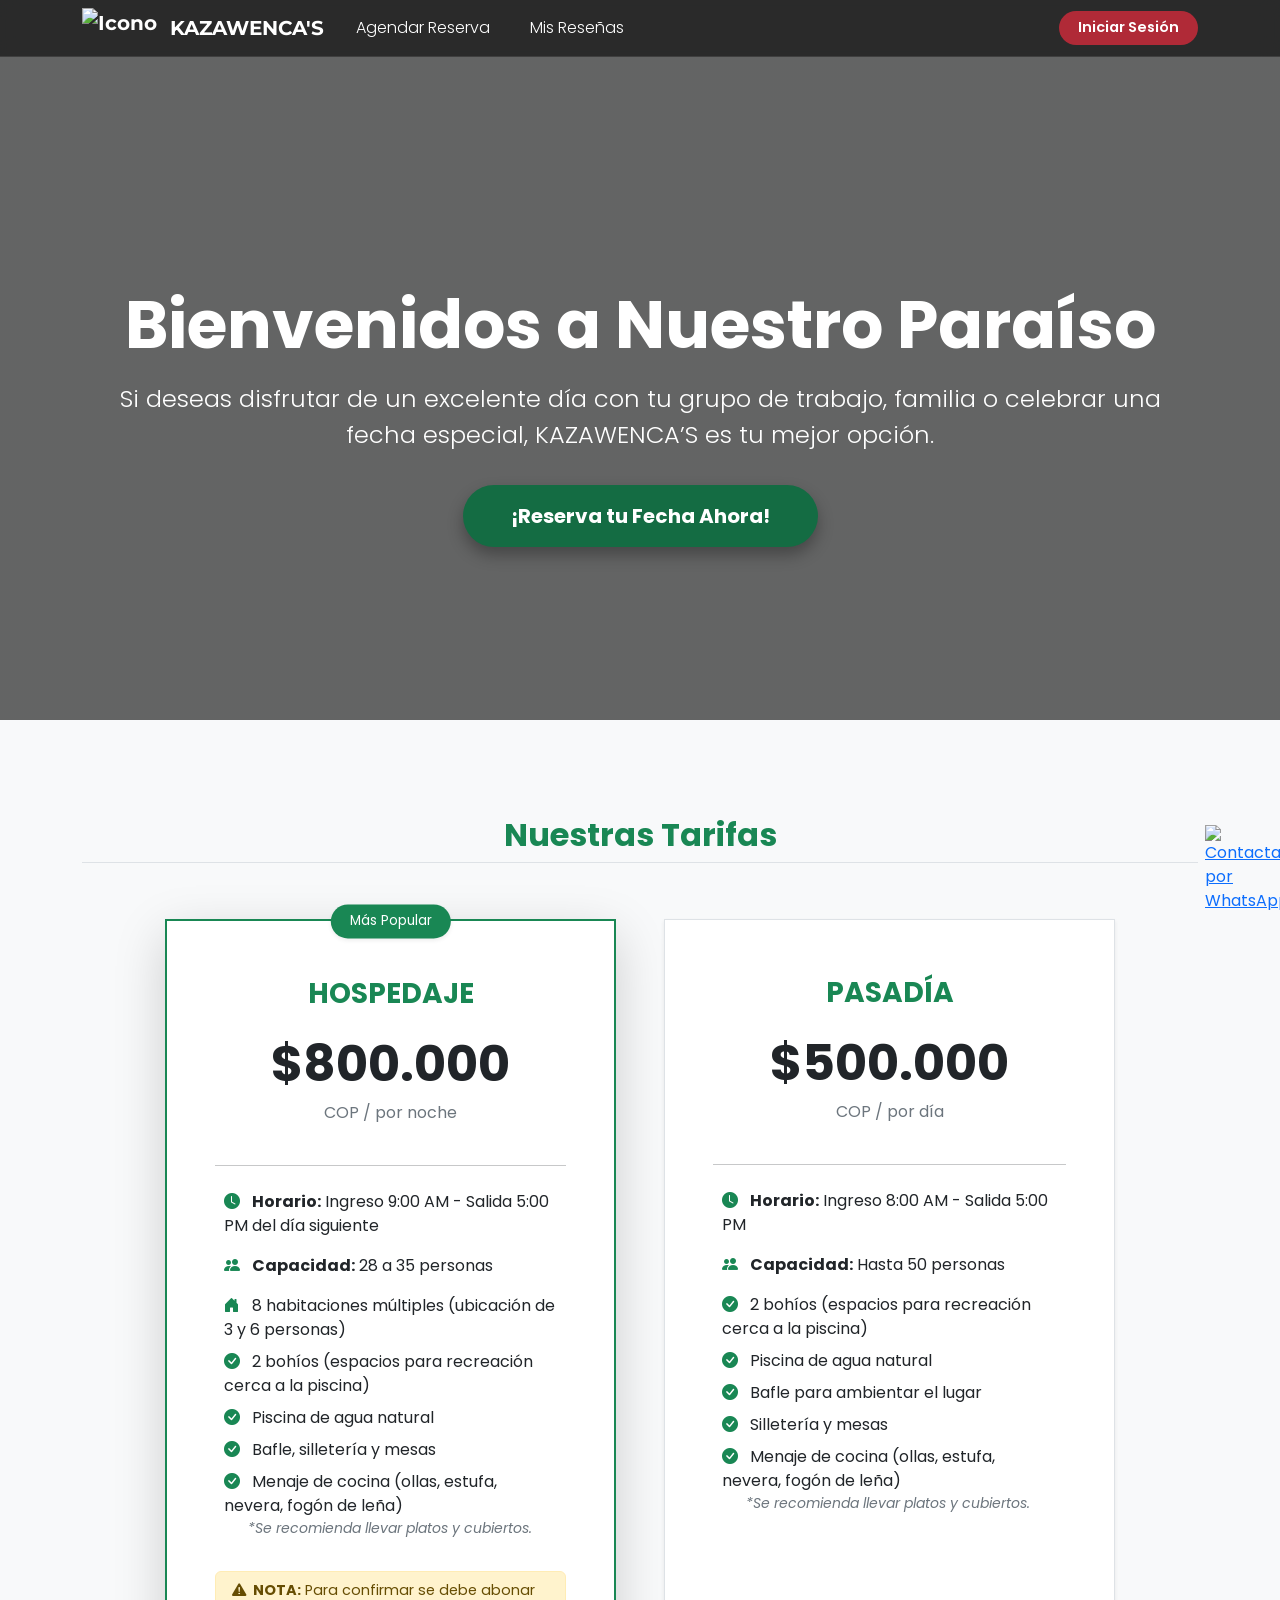
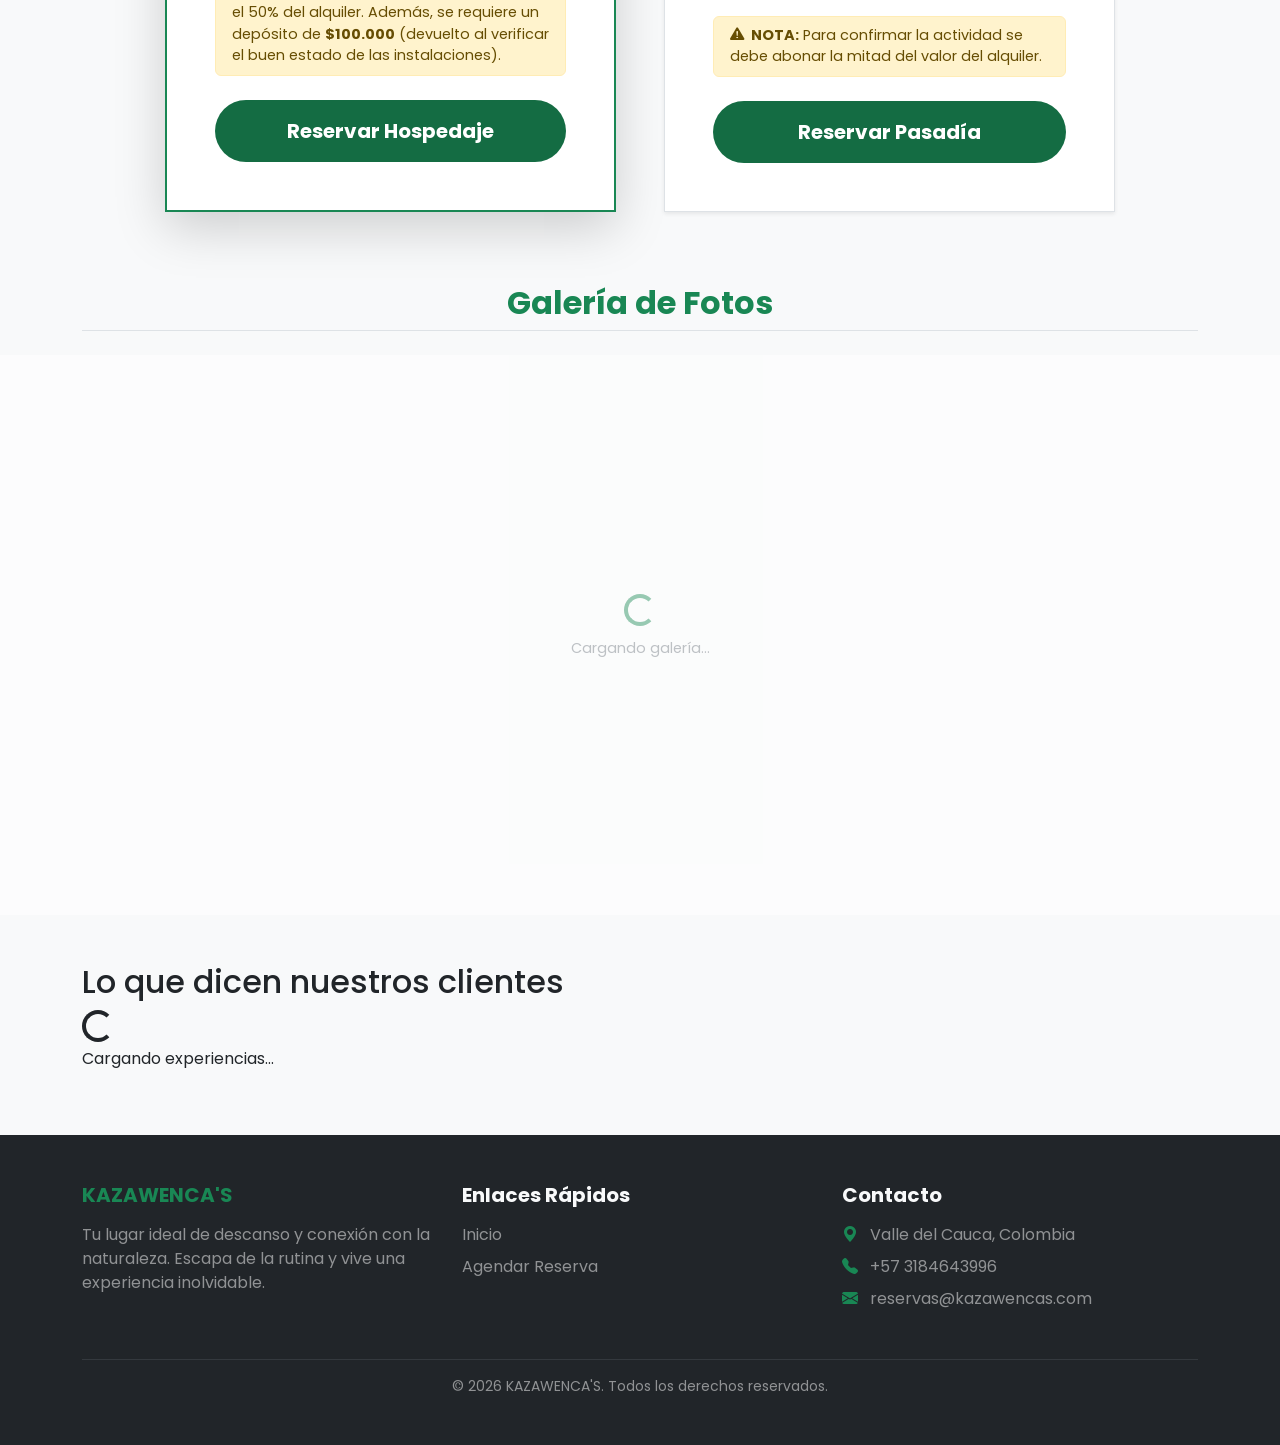
==== index.html @ fa950d92 "Agregado Dockerfile para servidor Render" ====
<!DOCTYPE html>
<html lang="es">
<head>
    <link rel="icon" href="/kazawencas/logopng.png" type="image/png">
    <meta charset="UTF-8">
    <meta name="viewport" content="width=device-width, initial-scale=1.0">
    <title>KAZAWENCA'S</title>
    
    <meta name="description" content="KAZAWENCA'S - Tu lugar ideal de descanso en el Valle del Cauca. Disfruta de un excelente día de sol, hospedaje o celebra fechas especiales.">
    <meta name="keywords" content="finca, hospedaje, pasadia, piscina, descanso, reservas, kazawencas, valle del cauca">
    
    <meta property="og:type" content="website">
    <meta property="og:url" content="https://adrian900v8-dotcom.github.io/kazawencas/">
    <meta property="og:title" content="KAZAWENCA'S - Nuestro Paraíso">
    <meta property="og:description" content="Reserva tu pasadía o hospedaje con nosotros. El espacio perfecto para tu familia y amigos.">
    <meta property="og:image" content="https://adrian900v8-dotcom.github.io/kazawencas/Gemini_Generated_Image_c2pf86c2pf86c2pf.png"> 
    <meta property="og:image:width" content="1200">
    <meta property="og:image:height" content="630">
    <link href="https://cdn.jsdelivr.net/npm/bootstrap@5.3.0/dist/css/bootstrap.min.css" rel="stylesheet">
    <link rel="stylesheet" href="https://cdn.jsdelivr.net/npm/bootstrap-icons@1.11.1/font/bootstrap-icons.css">
    <link rel="stylesheet" href="https://cdn.jsdelivr.net/npm/swiper@10/swiper-bundle.min.css" />
    <link href="https://fonts.googleapis.com/css2?family=Montserrat:wght@500;700;900&family=Poppins:wght@300;400;600&display=swap" rel="stylesheet">
    <link rel="stylesheet" href="styles.css">
    <meta name="google-site-verification" content="8M1ErH6InHEiudgUBXRdHrvsnZkh0XwOQZi4wYSS23w" />
</head>
<body class="page-body">

    <!-- 1. Aquí se inyecta el navbar automáticamente desde navbar.html -->
    <div id="menu-contenedor"></div>

    <header id="hero" class="hero d-flex flex-column align-items-center justify-content-center">
        <div class="container hero__container">
            <h1 class="hero__title">Bienvenidos a Nuestro Paraíso</h1>
            <p class="hero__subtitle">Si deseas disfrutar de un excelente día con tu grupo de trabajo, familia o celebrar una fecha especial, KAZAWENCA’S es tu mejor opción.</p>
            <div class="hero__actions">
                <a href="reservas.html" class="btn hero__btn">¡Reserva tu Fecha Ahora!</a>
            </div>
        </div>
    </header>

    <main id="main-content" class="container main-content">
        
       <section id="tarifas" class="rates">
    <h2 class="rates__title">Nuestras Tarifas</h2>

    <!-- Cambiamos g-0 por g-4 para dar separación vertical en móviles y añadimos px-3 para un margen seguro -->
    <div class="row g-4 justify-content-center rates__grid px-3 px-md-0">

        <!-- TARJETA HOSPEDAJE: Añadimos col-12 y h-100 -->
        <div class="col-12 col-md-6 col-lg-5">
            <div class="card rates__card rates__card--recommended h-100">
                <span class="rates__badge">Más Popular</span>
                <div class="card-body d-flex flex-column rates__card-body">
                    <h3 class="rates__card-type">HOSPEDAJE</h3>
                    <!-- ... resto de tu contenido intacto ... -->
                    <p class="rates__card-price">$800.000</p>
                    <p class="rates__card-period">COP / por noche</p>
                    <hr class="rates__divider">
                    <ul class="rates__features">
                        <li class="rates__feature rates__feature--highlight"><i class="bi bi-clock-fill rates__icon"></i> <strong>Horario:</strong> Ingreso 9:00 AM - Salida 5:00 PM del día siguiente</li>
                        <li class="rates__feature rates__feature--highlight"><i class="bi bi-people-fill rates__icon"></i> <strong>Capacidad:</strong> 28 a 35 personas</li>
                        <li class="rates__feature"><i class="bi bi-house-door-fill rates__icon"></i> 8 habitaciones múltiples (ubicación de 3 y 6 personas)</li>
                        <li class="rates__feature"><i class="bi bi-check-circle-fill rates__icon"></i> 2 bohíos (espacios para recreación cerca a la piscina)</li>
                        <li class="rates__feature"><i class="bi bi-check-circle-fill rates__icon"></i> Piscina de agua natural</li>
                        <li class="rates__feature"><i class="bi bi-check-circle-fill rates__icon"></i> Bafle, silletería y mesas</li>
                        <li class="rates__feature">
                            <i class="bi bi-check-circle-fill rates__icon"></i> Menaje de cocina (ollas, estufa, nevera, fogón de leña)
                            <small class="rates__note"><em>*Se recomienda llevar platos y cubiertos.</em></small>
                        </li>
                    </ul>
                    <div class="rates__alert">
                        <strong><i class="bi bi-exclamation-triangle-fill rates__alert-icon"></i> NOTA:</strong> Para confirmar se debe abonar el 50% del alquiler. Además, se requiere un depósito de <strong>$100.000</strong> (devuelto al verificar el buen estado de las instalaciones).
                    </div>
                    <a href="reservas.html" class="btn rates__btn">Reservar Hospedaje</a>
                </div>
            </div>
        </div>

        <!-- TARJETA PASADÍA -->
        <div class="col-md-6 col-lg-5">
            <div class="card rates__card rates__card--standard">
                <div class="card-body d-flex flex-column rates__card-body">
                    <h3 class="rates__card-type">PASADÍA</h3>
                    <p class="rates__card-price">$500.000</p>
                    <p class="rates__card-period">COP / por día</p>
                    <hr class="rates__divider">
                    <ul class="rates__features">
                        <li class="rates__feature rates__feature--highlight"><i class="bi bi-clock-fill rates__icon"></i> <strong>Horario:</strong> Ingreso 8:00 AM - Salida 5:00 PM</li>
                        <li class="rates__feature rates__feature--highlight"><i class="bi bi-people-fill rates__icon"></i> <strong>Capacidad:</strong> Hasta 50 personas</li>
                        <li class="rates__feature"><i class="bi bi-check-circle-fill rates__icon"></i> 2 bohíos (espacios para recreación cerca a la piscina)</li>
                        <li class="rates__feature"><i class="bi bi-check-circle-fill rates__icon"></i> Piscina de agua natural</li>
                        <li class="rates__feature"><i class="bi bi-check-circle-fill rates__icon"></i> Bafle para ambientar el lugar</li>
                        <li class="rates__feature"><i class="bi bi-check-circle-fill rates__icon"></i> Silletería y mesas</li>
                        <li class="rates__feature">
                            <i class="bi bi-check-circle-fill rates__icon"></i> Menaje de cocina (ollas, estufa, nevera, fogón de leña)
                            <small class="rates__note"><em>*Se recomienda llevar platos y cubiertos.</em></small>
                        </li>
                    </ul>
                    <div class="rates__alert">
                        <strong><i class="bi bi-exclamation-triangle-fill rates__alert-icon"></i> NOTA:</strong> Para confirmar la actividad se debe abonar la mitad del valor del alquiler.
                    </div>
                    <a href="reservas.html" class="btn rates__btn">Reservar Pasadía</a>
                </div>
            </div>
        </div>

    </div>
</section>

        <section id="galeria" class="gallery">
    <h2 class="gallery__title">Galería de Fotos</h2>
    <div class="swiper mySwiper gallery__swiper">
        <div class="swiper-wrapper" id="contenedor-fotos">
            <div class="swiper-slide gallery__loader" id="spinner-galeria">
                <div class="spinner-border gallery__spinner" role="status">
                    <span class="visually-hidden">Cargando...</span>
                </div>
                <p class="gallery__loader-text">Cargando galería...</p>
            </div>
        </div>
        <!-- Sin flechas — solo paginación -->
        <div class="swiper-pagination gallery__pagination"></div>
    </div>
</section>

        <section id="testimonios" class="testimonials">
            <h2 class="testimonials__title">Lo que dicen nuestros clientes</h2>
            <div id="contenedor-resenas" class="row g-4 justify-content-center testimonials__grid">
                <div class="col-12 testimonials__loader" id="spinner-resenas">
                    <div class="spinner-border testimonials__spinner" role="status">
                        <span class="visually-hidden">Cargando reseñas...</span>
                    </div>
                    <p class="testimonials__loader-text">Cargando experiencias...</p>
                </div>
            </div>
        </section>
    </main>

    <aside class="fab-widget">
        <a href="https://wa.me/573184643996" target="_blank" class="fab-widget__link">
            <img src="https://upload.wikimedia.org/wikipedia/commons/6/6b/WhatsApp.svg" alt="Contactar por WhatsApp" class="fab-widget__icon">
        </a>
    </aside>

    <footer id="main-footer" class="footer">
        <div class="container footer__container">
            <div class="row g-4">
                <div class="col-md-4 footer__brand-col">
                    <h5 class="footer__brand-title">KAZAWENCA'S</h5>
                    <p class="footer__brand-desc">Tu lugar ideal de descanso y conexión con la naturaleza. Escapa de la rutina y vive una experiencia inolvidable.</p>
                </div>
                <nav class="col-md-4 footer__nav-col" aria-label="Navegación del pie de página">
                    <h5 class="footer__heading">Enlaces Rápidos</h5>
                    <ul class="footer__links">
                        <li class="footer__link-item"><a href="index.html" class="footer__link">Inicio</a></li>
                        <li class="footer__link-item"><a href="reservas.html" class="footer__link">Agendar Reserva</a></li>
                    </ul>
                </nav>
                <address class="col-md-4 footer__contact-col">
                    <h5 class="footer__heading">Contacto</h5>
                    <p class="footer__contact-item"><i class="bi bi-geo-alt-fill footer__icon"></i> Valle del Cauca, Colombia</p>
                    <p class="footer__contact-item"><i class="bi bi-telephone-fill footer__icon"></i> +57 3184643996</p>
                    <p class="footer__contact-item"><i class="bi bi-envelope-fill footer__icon"></i> reservas@kazawencas.com</p>
                </address>
            </div>
            <hr class="footer__divider">
            <div class="footer__copyright">&copy; 2026 KAZAWENCA'S. Todos los derechos reservados.</div>
        </div>
    </footer>

    <script src="https://cdn.jsdelivr.net/npm/bootstrap@5.3.0/dist/js/bootstrap.bundle.min.js"></script>
    <script src="https://cdn.jsdelivr.net/npm/swiper@10/swiper-bundle.min.js"></script>
    <script src="app.js"></script>
    <script src="nav.js"></script>
</body>
</html>
---- styles.css ----
/* =========================================
   VARIABLES GLOBALES
   Paleta de colores y valores reutilizables
   de todo el proyecto. Cambia aquí y se
   actualiza en todo el sitio automáticamente.
   ========================================= */
:root {
    /* --- Colores principales --- */
    --color-primary: #198754;        /* Verde principal (botones, títulos, iconos) */
    --color-primary-hover: #146c43;  /* Verde al pasar el mouse */
    --color-dark: #212529;           /* Negro suave (textos oscuros, footer) */
    --color-light: #f8f9fa;          /* Gris muy claro (fondo general de la página) */
    --color-muted: #6c757d;          /* Gris medio (textos secundarios, subtítulos) */
    --color-white: #ffffff;          /* Blanco puro (textos sobre fondos oscuros) */

    /* --- Colores de alerta / advertencia --- */
    --color-warning-bg: #fff3cd;         /* Fondo amarillo claro de alertas */
    --color-warning-text: #664d03;       /* Texto marrón oscuro de alertas */
    --color-warning-border: #ffecb5;     /* Borde amarillo de alertas */
    --color-danger: #dc3545;             /* Rojo (errores, botón cerrar sesión) */

    /* --- Colores de botones --- */
    --btn-green-dark: #146c43;   /* Verde oscuro: estado normal del botón principal */
    --btn-green-light: #167448;  /* Verde claro: estado hover del botón principal */
    --btn-red-dark: #b02a37;     /* Rojo oscuro: estado normal del botón cerrar sesión */
    --btn-red-light: #dc3545;    /* Rojo claro: estado hover del botón cerrar sesión */
}


/* =========================================
   BASE
   Estilos generales aplicados al body.
   Fuente y fondo por defecto de toda la web.
   ========================================= */
.page-body {
    background-color: var(--color-light); /* Fondo gris claro en toda la página */
    font-family: 'Poppins', sans-serif;   /* Fuente principal del proyecto */
    overflow-x: hidden;
}


/* =========================================
   NAVBAR — .header-nav
   Barra de navegación fija en la parte
   superior. Visible en todas las páginas.
   ========================================= */

/* Contenedor principal del navbar */
.header-nav {
    padding: 0.5rem 1rem;
    position: fixed;       /* Se queda fijo al hacer scroll */
    top: 0;
    width: 100%;
    z-index: 1030;         /* Siempre encima del contenido */
    background-color: rgba(36, 36, 36, 0.9); /* Fondo oscuro semitransparente */
    backdrop-filter: blur(8px);              /* Efecto de vidrio/cristal */
    -webkit-backdrop-filter: blur(8px);      /* Soporte Safari */
    border-bottom: 1px solid rgba(255, 255, 255, 0.1); /* Línea divisoria sutil */
}

/* Logo + nombre de la marca en el navbar */
.header-nav__brand {
    display: flex;
    align-items: center;
    color: var(--color-white);
    font-family: 'Montserrat', sans-serif;
    font-weight: 700;
    text-decoration: none;
    font-size: 1.25rem;
    margin-right: 2rem; /* Separa el logo de los enlaces del menú */
}

/* Imagen del logo dentro del navbar */
.header-nav__logo {
    height: 40px;
    margin-right: 0.8rem; /* Espacio entre el ícono y el texto */
}

/* Lista de enlaces del menú de navegación */
.header-nav__list {
    margin-right: auto; /* Empuja los botones de sesión hacia la derecha */
    gap: 2.5rem;
    display: flex;
    align-items: center;
}

/* Dirección horizontal en pantallas grandes (escritorio) */
@media (min-width: 992px) {
    .navbar-nav.header-nav__list {
        flex-direction: row;
        align-items: center;
    }
}

/* Menú hamburguesa en móviles: se apila verticalmente */
@media (max-width: 991px) {
    .header-nav__list {
        gap: 1rem;
        margin-top: 1rem;
        flex-direction: column;
        text-align: center;
    }

    /* Botón cerrar sesión ocupa todo el ancho en móvil */
    .header-nav__btn-logout {
        width: 100%;
        margin-top: 1rem;
    }
}

/* Cada enlace individual del navbar */
.header-nav__link {
    color: var(--color-white) !important;
    font-weight: 300;
    text-decoration: none;
    padding: 0.5rem 0;
    transition: opacity 0.3s ease; /* Animación suave al pasar el mouse */
}

/* Efecto hover: se vuelve semitransparente */
.header-nav__link:hover {
    color: var(--color-white) !important;
    opacity: 0.7;
}

/* Ítem del menú que solo se muestra a administradores (oculto por defecto) */
/* Se activa desde JS cuando el usuario tiene rol admin */
.header-nav__item--admin {
    display: none;
}

/* Botón "Cerrar Sesión" en el navbar */
.header-nav__btn-logout {
    background-color: var(--btn-red-dark);
    color: var(--color-white);
    border: none;
    padding: 0.4rem 1.2rem;
    font-size: 0.9rem;
    font-weight: 600;
    border-radius: 50rem;           /* Forma de pastilla */
    transition: background-color 0.3s ease;
}

.header-nav__btn-logout:hover {
    background-color: var(--btn-red-light);
    color: var(--color-white);
}


/* =========================================
   ESPACIADOR DE PÁGINA — .page-wrapper
   Padding superior para que el navbar fijo
   no tape el contenido en páginas internas
   (Reservas, Admin, Login, etc.)
   ========================================= */
/* =========================================
   ESPACIADOR PARA OTRAS PÁGINAS (Reservas, Admin, etc.)
   ========================================= */
.page-wrapper {
    padding-top: 110px !important; /* Aumentamos el espacio y forzamos que se respete */
    padding-bottom: 50px;
}


/* =========================================
   HERO — .hero
   Sección de bienvenida con imagen de fondo
   y texto centrado. Solo en index.html.
   ========================================= */

/* Contenedor principal del hero */
.hero {
    text-align: center;
    min-height: 80vh; /* Ocupa al menos el 80% de la pantalla */
    background-image: linear-gradient(
        rgba(0, 0, 0, 0.6),  /* Capa oscura para legibilidad del texto */
        rgba(0, 0, 0, 0.6)
    ), url('Gemini_Generated_Image_c2pf86c2pf86c2pf.png'); /* Imagen de fondo */
    background-size: cover;
    background-position: center;
    background-repeat: no-repeat;
}

/* Título principal "KAZAWENCA'S" */
.hero__title {
    font-size: calc(1.75rem + 3vw); /* Escala según el ancho de pantalla */
    font-weight: 700;
    color: var(--color-white);
    margin-bottom: 1rem;
    margin-top: 7rem; /* Baja el título para no quedar pegado al navbar */
}

/* Subtítulo debajo del título principal */
.hero__subtitle {
    font-size: 1.5rem;
    font-weight: 300; /* Letra delgada para contrastar con el título */
    color: var(--color-white);
}

/* Contenedor del botón de acción del hero */
.hero__actions {
    margin-top: 2rem;
}

/* Botón principal "Reservar" del hero */
.hero__btn {
    background-color: var(--btn-green-dark);
    color: var(--color-white);
    font-weight: 700;
    padding: 1rem 3rem;
    border-radius: 50rem;
    border: none;
    text-decoration: none;
    box-shadow: 0 0.5rem 1rem rgba(0,0,0,0.3); /* Sombra para dar profundidad */
    font-size: 1.25rem;
    transition: background-color 0.3s ease;
}

.hero__btn:hover {
    background-color: var(--btn-green-light);
    color: var(--color-white);
}


/* =========================================
   CONTENIDO PRINCIPAL — .main-content
   Wrapper general del cuerpo de index.html
   (tarifas, galería, reseñas)
   ========================================= */
.main-content {
    margin-top: 3rem;
    padding-top: 3rem;
}

/* =========================================
   TARIFAS — .rates
   Sección de precios por temporada.
   Muestra dos tarjetas lado a lado sin curvas.
   ========================================= */

/* Sección completa de tarifas */
.rates {
    margin-bottom: 3rem;
    padding-bottom: 1.5rem;
}

/* Título "TARIFAS" de la sección */
.rates__title {
    margin-bottom: 1.5rem;
    padding-bottom: 0.5rem;
    border-bottom: 1px solid #dee2e6;
    color: var(--color-primary);
    font-weight: 700;
    text-align: center;
}

/* Contenedor de las dos tarjetas lado a lado */
.rates__grid {
    margin-top: 2rem;
    gap: 1.5rem;                /* Espacio entre las dos tarjetas */
    padding: 0 3rem;            /* Espacio en los lados izquierdo y derecho */
}

/* Tarjeta base — SIN bordes redondeados */
.rates__card {
    border-radius: 0 !important;
    margin-top: 0;
    height: 100%;
}

/* Tarjeta destacada/recomendada (borde verde y sombra mayor) */
.rates__card--recommended {
    border: 2px solid var(--color-primary);
    box-shadow: 0 1rem 3rem rgba(0,0,0,.175);
    position: relative;
    border-radius: 0 !important;
}

/* Tarjeta estándar (borde gris suave, sin curvas) */
.rates__card--standard {
    border: 1px solid #dee2e6;
    box-shadow: 0 .125rem .25rem rgba(0,0,0,.075);
    border-radius: 0 !important;
}

/* Badge "MÁS POPULAR" flotante encima de la tarjeta recomendada */
.rates__badge {
    position: absolute;
    top: 0;
    left: 50%;
    transform: translate(-50%, -50%);
    background-color: var(--color-primary);
    color: var(--color-white);
    padding: 0.4rem 1.2rem;
    font-size: 0.85rem;
    border-radius: 50rem;
    box-shadow: 0 .125rem .25rem rgba(0,0,0,.075);
    z-index: 3;
    white-space: nowrap;
}

/* Cuerpo interior de cada tarjeta de tarifa */
.rates__card-body {
    padding: 1.5rem;
    text-align: center;
}

/* Más padding en pantallas medianas/grandes */
@media (min-width: 768px) {
    .rates__card-body {
        padding: 3rem;
    }
}

/* ==========================================
   OPTIMIZACIÓN MÓVIL PARA TARJETAS DE TARIFAS
   ========================================== */
@media (max-width: 767px) {
    .rates__grid {
        padding: 0 1rem; /* Reduce el excesivo padding de 3rem en móviles */
    }

    .rates__card {
        width: 100% !important;
        max-width: 100% !important;
        margin: 0 auto;
    }

    .rates__card--recommended {
        border-bottom: none; /* Evita doble borde al apilarse */
    }
    
    /* Reducimos un poco el tamaño del texto del precio en móviles para que respire mejor */
    .rates__card-price {
        font-size: 2.2rem !important; 
    }
}

/* Nombre del tipo de temporada (ej: "HOSPEDAJE") */
.rates__card-type {
    color: var(--color-primary);
    font-weight: 700;
    margin-bottom: 1rem;
    margin-top: 0.5rem;
}

/* Precio principal (ej: "$800.000") */
.rates__card-price {
    font-size: calc(1.5rem + 2vw);
    font-weight: 700;
    color: var(--color-dark);
    margin-bottom: 0;
}

/* Texto debajo del precio (ej: "COP / noche") */
.rates__card-period {
    color: var(--color-muted);
    margin-bottom: 1.5rem;
}

/* Línea divisoria dentro de la tarjeta */
.rates__divider {
    margin-bottom: 1.5rem;
}

/* Lista de características incluidas en la tarifa */
.rates__features {
    list-style: none;
    padding-left: 0;
    text-align: left;
    margin: 0 auto 1.5rem auto;
    max-width: 95%;
    flex-grow: 1;
}

/* Ítem individual de la lista de características */
.rates__feature {
    margin-bottom: 0.5rem;
}

/* Ítem destacado (con más separación) */
.rates__feature--highlight {
    margin-bottom: 1rem;
}

/* Ícono de check verde junto a cada característica */
.rates__icon {
    color: var(--color-primary);
    margin-right: 0.5rem;
}

/* Nota aclaratoria pequeña debajo de una característica */
.rates__note {
    font-size: 0.875rem;
    color: var(--color-muted);
    margin-left: 1.5rem;
    display: block;
}

/* Alerta informativa dentro de la tarjeta (fondo amarillo) */
.rates__alert {
    text-align: left;
    padding: 0.5rem 1rem;
    margin-bottom: 1.5rem;
    font-size: 0.9rem;
    background-color: var(--color-warning-bg);
    color: var(--color-warning-text);
    border: 1px solid var(--color-warning-border);
    border-radius: 0.375rem;
}

/* Ícono dentro de la alerta */
.rates__alert-icon {
    margin-right: 0.25rem;
}

/* Botón "Reservar" dentro de cada tarjeta de tarifa */
.rates__btn {
    background-color: var(--btn-green-dark);
    color: var(--color-white);
    font-weight: 700;
    width: 100%;
    border-radius: 50rem;
    padding: 1rem;
    margin-top: auto;
    font-size: 1.25rem;
    border: none;
    text-decoration: none;
    transition: background-color 0.3s ease;
}

.rates__btn:hover {
    background-color: var(--btn-green-light);
    color: var(--color-white);
}

/* =========================================
   GALERÍA — .gallery
   Carrusel estilo Apple edge-to-edge.
   Sin flechas, clic en foto lateral para avanzar.
   ========================================= */

.gallery {
    margin-bottom: 3rem;
    margin-top: 3rem;
}

.gallery__title {
    margin-bottom: 1.5rem;
    padding-bottom: 0.5rem;
    border-bottom: 1px solid #dee2e6;
    color: var(--color-primary);
    font-weight: 700;
    text-align: center;
}

/* Contenedor principal del swiper */
.gallery__swiper {
    position: relative;
    width: 100vw;
    margin-left: calc(-50vw + 50%);
    overflow: hidden;
    background-color: var(--color-light); /* ← era #000, ahora gris claro */
    padding: 0 !important;
}

/* Cada slide */
.gallery__swiper .swiper-slide {
    position: relative;
    aspect-ratio: 16 / 7;
    overflow: hidden;
    cursor: pointer;
    border-radius: 0;                     /* ← sin bordes */
}

/* Imagen dentro del slide */
.gallery__swiper .swiper-slide img,
.gallery__swiper .swiper-slide .card-img-top {
    width: 100%;
    height: 100%;
    object-fit: cover;
    display: block;
    border-radius: 0;
}

/* Card transparente */
.gallery__swiper .swiper-slide .card {
    height: 100%;
    border: none !important;
    border-radius: 0 !important;
    background: transparent;
    box-shadow: none !important;
    position: relative;
}

/* Overlay blanco en slides laterales */
.gallery__swiper .swiper-slide:not(.swiper-slide-active)::after {
    content: '';
    position: absolute;
    inset: 0;
    background: rgba(255, 255, 255, 0.55);
    z-index: 2;
    transition: opacity 0.5s ease;
}

/* Degradado oscuro abajo en slide activo */
.gallery__swiper .swiper-slide-active .card::after {
    content: '';
    position: absolute;
    bottom: 0;
    left: 0;
    right: 0;
    height: 40%;
    background: linear-gradient(transparent, rgba(0,0,0,0.55));
    z-index: 1;
}

/* Nombre de la foto */
.gallery__swiper .swiper-slide .card-body {
    position: absolute;
    bottom: 0;
    left: 0;
    right: 0;
    padding: 1rem 1.5rem;
    z-index: 3;
    background: transparent;
}

.gallery__swiper .swiper-slide .card-body h5 {
    color: var(--color-white) !important;
    font-size: 1rem;
    font-weight: 600;
    margin: 0;
    text-shadow: 0 1px 4px rgba(0,0,0,0.6);
    opacity: 0;
    transition: opacity 0.4s ease;
}

.gallery__swiper .swiper-slide-active .card-body h5 {
    opacity: 1;
}

/* Spinner de carga */
.gallery__loader {
    display: flex !important;
    flex-direction: column;
    align-items: center;
    justify-content: center;
    width: 100%;
    min-height: 300px;
    background-color: var(--color-light);
}

.gallery__spinner {
    color: var(--color-primary);
}

.gallery__loader-text {
    margin-top: 0.75rem;
    color: var(--color-muted);
    font-size: 0.9rem;
}

/* --- PAGINACIÓN --- */
.gallery__pagination {
    position: absolute;
    bottom: 1rem !important;
    left: 0;
    right: 0;
    display: flex;
    justify-content: center;
    gap: 6px;
    z-index: 10;
}

.gallery__pagination .swiper-pagination-bullet {
    width: 8px;
    height: 8px;
    background: rgba(255,255,255,0.5);
    border-radius: 50%;
    opacity: 1;
    transition: all 0.3s ease;
}

.gallery__pagination .swiper-pagination-bullet-active {
    background: var(--color-white);
    width: 24px;
    border-radius: 4px;
}

/* Responsive móvil */
@media (max-width: 767px) {
    .gallery__swiper .swiper-slide {
        aspect-ratio: 4 / 3;
    }
}

/* =========================================
   FOOTER — .footer
   Pie de página con información de contacto,
   enlaces rápidos y copyright.
   ========================================= */

/* Contenedor principal del footer */
.footer {
    background-color: var(--color-dark);
    color: var(--color-light);
    padding-top: 3rem;
    padding-bottom: 3rem;
    margin-top: 3rem;
}

/* Contenido interno centrado en móvil, izquierda en desktop */
.footer__container {
    text-align: center;
}

@media (min-width: 768px) {
    .footer__container {
        text-align: left;
    }
}

/* Nombre de la marca en el footer */
.footer__brand-title {
    font-weight: 700;
    color: var(--color-primary);
    margin-bottom: 1rem;
}

/* Descripción corta de la finca en el footer */
.footer__brand-desc {
    color: rgba(255, 255, 255, 0.5); /* Blanco semitransparente */
}

/* Títulos de columnas del footer (ej: "Navegación", "Contacto") */
.footer__heading {
    font-weight: 700;
    margin-bottom: 1rem;
}

/* Lista de enlaces del footer */
.footer__links {
    list-style: none;
    padding-left: 0;
}

/* Ítem individual de la lista de enlaces */
.footer__link-item {
    margin-bottom: 0.5rem;
}

/* Enlace individual del footer */
.footer__link {
    color: rgba(255, 255, 255, 0.5);
    text-decoration: none;
    transition: color 0.2s ease;
}

/* Enlace se vuelve blanco puro al pasar el mouse */
.footer__link:hover {
    color: var(--color-white);
}

/* Línea de información de contacto (teléfono, email, etc.) */
.footer__contact-item {
    color: rgba(255, 255, 255, 0.5);
    margin-bottom: 0.5rem;
}

/* Ícono verde junto a cada dato de contacto */
.footer__icon {
    color: var(--color-primary);
    margin-right: 0.5rem;
}

/* Línea divisoria horizontal sobre el copyright */
.footer__divider {
    border-color: var(--color-muted);
    margin-top: 1.5rem;
}

/* Texto de copyright al fondo del footer */
.footer__copyright {
    color: rgba(255, 255, 255, 0.5);
    font-size: 0.875rem;
    text-align: center;
}
/* Botón flotante WhatsApp — tamaño fijo corregido */
.fab-widget {
    position: fixed;
    bottom: 20px;
    right: 20px;
    z-index: 1050;
}

.fab-widget__link {
    display: block;
    width: 55px;      /* ← tamaño fijo del contenedor */
    height: 55px;
}

.fab-widget__icon {
    width: 55px;      /* ← ancho fijo */
    height: 55px;     /* ← alto fijo, este era el que faltaba */
    object-fit: contain;
    transition: transform 0.2s ease;
}

.fab-widget__icon:hover {
    transform: scale(1.1);
}
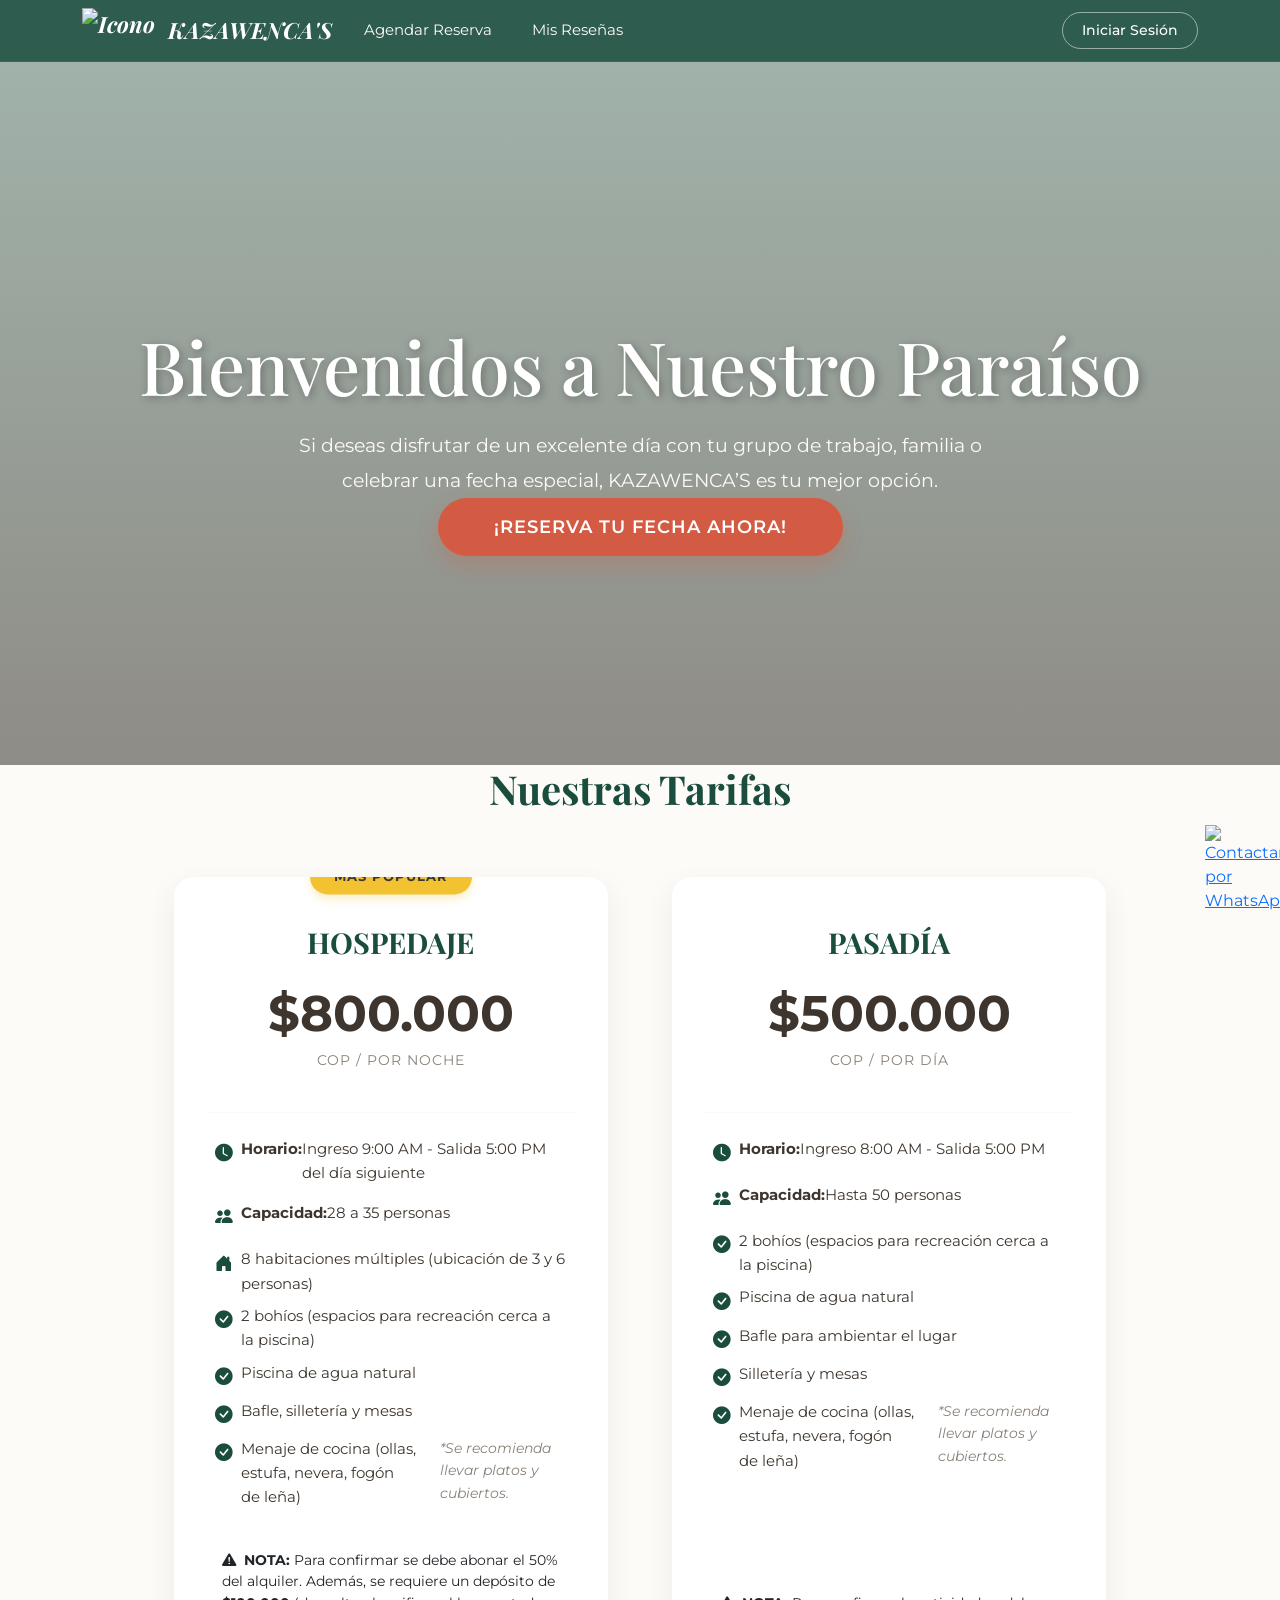
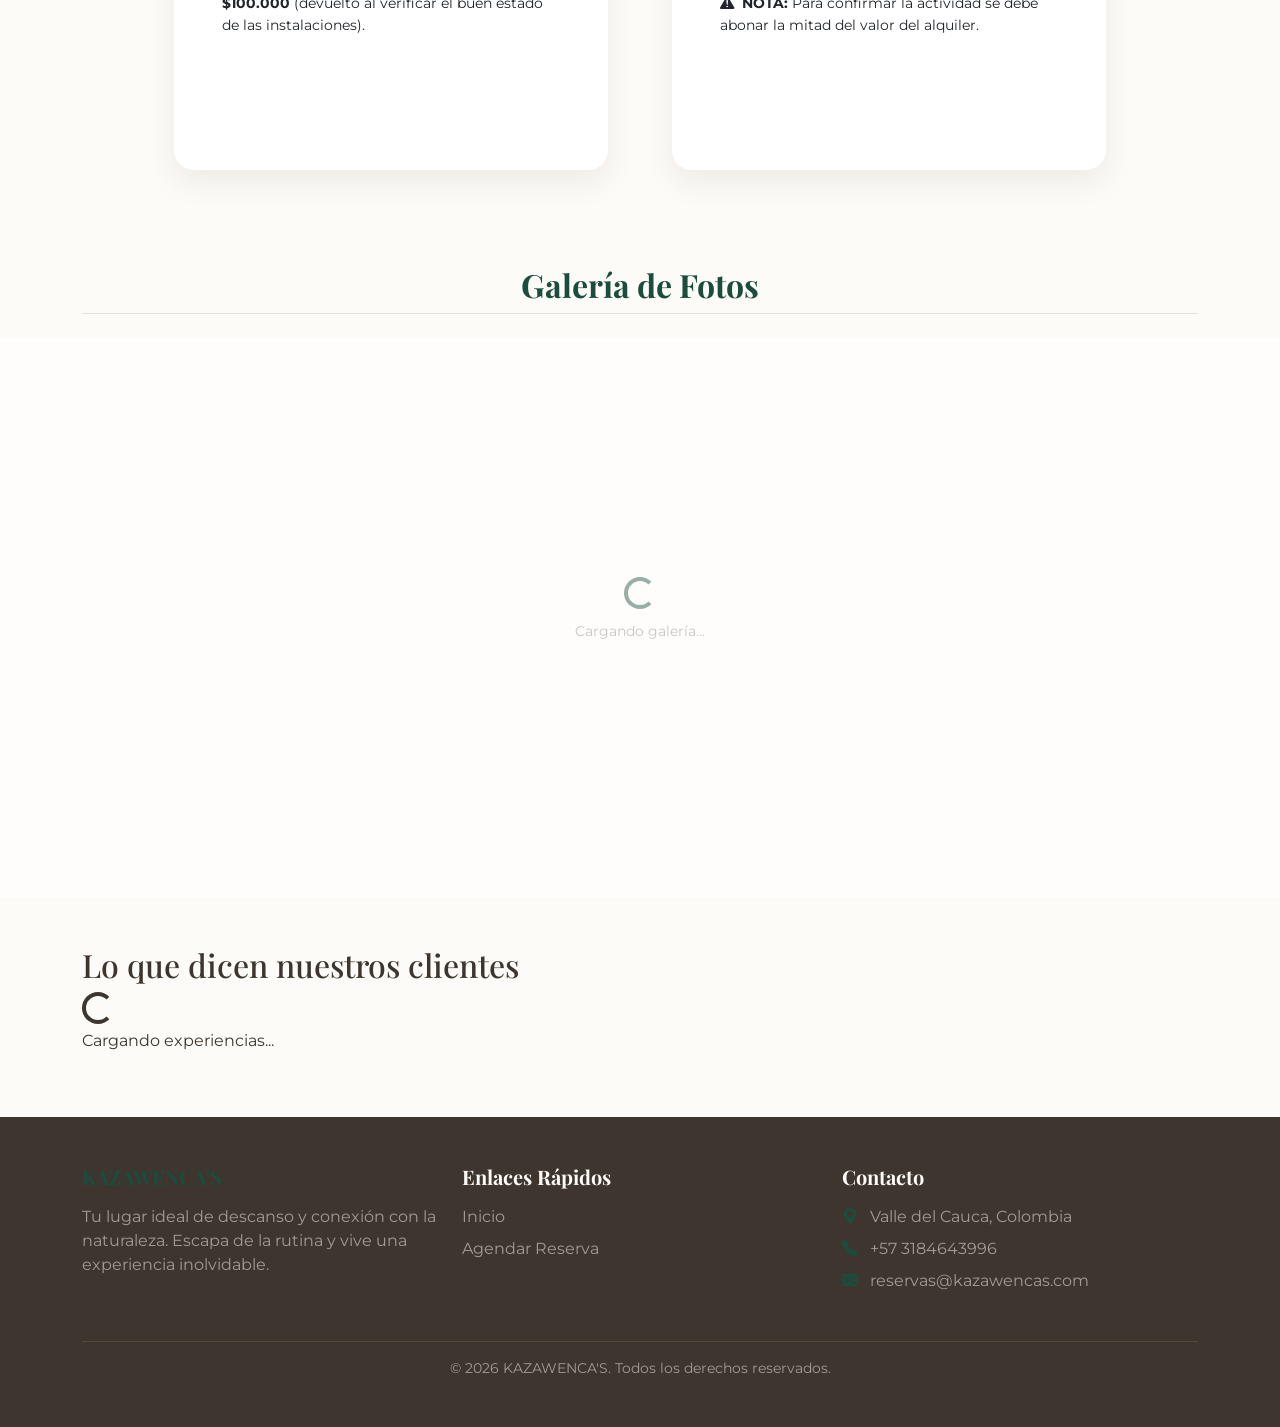
==== commit 2541da91: "Agregado Dockerfile para servidor Render" ====
--- a/index.html
+++ b/index.html
@@ -4,7 +4,7 @@
     <link rel="icon" href="/kazawencas/logopng.png" type="image/png">
     <meta charset="UTF-8">
     <meta name="viewport" content="width=device-width, initial-scale=1.0">
-    <title>KAZAWENCA'S</title>
+    <title>Kazawenca's</title>
     
     <meta name="description" content="KAZAWENCA'S - Tu lugar ideal de descanso en el Valle del Cauca. Disfruta de un excelente día de sol, hospedaje o celebra fechas especiales.">
     <meta name="keywords" content="finca, hospedaje, pasadia, piscina, descanso, reservas, kazawencas, valle del cauca">
@@ -19,7 +19,8 @@
     <link href="https://cdn.jsdelivr.net/npm/bootstrap@5.3.0/dist/css/bootstrap.min.css" rel="stylesheet">
     <link rel="stylesheet" href="https://cdn.jsdelivr.net/npm/bootstrap-icons@1.11.1/font/bootstrap-icons.css">
     <link rel="stylesheet" href="https://cdn.jsdelivr.net/npm/swiper@10/swiper-bundle.min.css" />
-    <link href="https://fonts.googleapis.com/css2?family=Montserrat:wght@500;700;900&family=Poppins:wght@300;400;600&display=swap" rel="stylesheet">
+    <!-- Fuentes Eco-Luxury: Playfair Display (Títulos) y Montserrat (Textos) -->
+    <link href="https://fonts.googleapis.com/css2?family=Montserrat:wght@300;400;500;600;700&family=Playfair+Display:ital,wght@0,400;0,600;0,700;1,600&display=swap" rel="stylesheet">
     <link rel="stylesheet" href="styles.css">
     <meta name="google-site-verification" content="8M1ErH6InHEiudgUBXRdHrvsnZkh0XwOQZi4wYSS23w" />
 </head>
--- a/styles.css
+++ b/styles.css
@@ -1,90 +1,80 @@
 /* =========================================
-   VARIABLES GLOBALES
-   Paleta de colores y valores reutilizables
-   de todo el proyecto. Cambia aquí y se
-   actualiza en todo el sitio automáticamente.
+   VARIABLES GLOBALES (Tropical Elegante)
+   Paleta inspirada en el logo de Kazawenca's
    ========================================= */
 :root {
     /* --- Colores principales --- */
-    --color-primary: #198754;        /* Verde principal (botones, títulos, iconos) */
-    --color-primary-hover: #146c43;  /* Verde al pasar el mouse */
-    --color-dark: #212529;           /* Negro suave (textos oscuros, footer) */
-    --color-light: #f8f9fa;          /* Gris muy claro (fondo general de la página) */
-    --color-muted: #6c757d;          /* Gris medio (textos secundarios, subtítulos) */
-    --color-white: #ffffff;          /* Blanco puro (textos sobre fondos oscuros) */
-
-    /* --- Colores de alerta / advertencia --- */
-    --color-warning-bg: #fff3cd;         /* Fondo amarillo claro de alertas */
-    --color-warning-text: #664d03;       /* Texto marrón oscuro de alertas */
-    --color-warning-border: #ffecb5;     /* Borde amarillo de alertas */
-    --color-danger: #dc3545;             /* Rojo (errores, botón cerrar sesión) */
-
-    /* --- Colores de botones --- */
-    --btn-green-dark: #146c43;   /* Verde oscuro: estado normal del botón principal */
-    --btn-green-light: #167448;  /* Verde claro: estado hover del botón principal */
-    --btn-red-dark: #b02a37;     /* Rojo oscuro: estado normal del botón cerrar sesión */
-    --btn-red-light: #dc3545;    /* Rojo claro: estado hover del botón cerrar sesión */
-}
-
+    --color-primary: #1A4D3E;        /* Verde Selva (Palmera del logo) */
+    --color-primary-hover: #11362A;  /* Verde Selva más oscuro */
+    --color-accent: #D45B43;         /* Terracota (Sombrilla del logo) */
+    --color-accent-hover: #B84731;   /* Terracota oscuro */
+    --color-sun: #F2C230;            /* Amarillo Sol (Logo) */
+    
+    /* --- Colores de fondo y texto --- */
+    --color-dark: #3E362E;           /* Carbón Tierra (Textos más suaves que el negro) */
+    --color-light: #FDFBF7;          /* Arena Cálida (Fondo general en vez de gris/blanco) */
+    --color-muted: #8A8178;          /* Gris tierra para subtítulos */
+    --color-white: #ffffff;
+
+    /* --- Sombras Eco-Luxury --- */
+    --shadow-soft: 0 12px 30px rgba(62, 54, 46, 0.08);
+    --shadow-hover: 0 18px 40px rgba(62, 54, 46, 0.15);
+}
 
 /* =========================================
    BASE
-   Estilos generales aplicados al body.
-   Fuente y fondo por defecto de toda la web.
    ========================================= */
 .page-body {
-    background-color: var(--color-light); /* Fondo gris claro en toda la página */
-    font-family: 'Poppins', sans-serif;   /* Fuente principal del proyecto */
+    background-color: var(--color-light); 
+    font-family: 'Montserrat', sans-serif; /* Fuente de textos limpia */
+    color: var(--color-dark);
     overflow-x: hidden;
 }
 
+/* Títulos con estilo Hotel Boutique */
+h1, h2, h3, h4, h5, h6, .hero__title, .header-nav__brand {
+    font-family: 'Playfair Display', serif;
+}
 
 /* =========================================
    NAVBAR — .header-nav
-   Barra de navegación fija en la parte
-   superior. Visible en todas las páginas.
    ========================================= */
-
-/* Contenedor principal del navbar */
 .header-nav {
     padding: 0.5rem 1rem;
-    position: fixed;       /* Se queda fijo al hacer scroll */
+    position: fixed;
     top: 0;
     width: 100%;
-    z-index: 1030;         /* Siempre encima del contenido */
-    background-color: rgba(36, 36, 36, 0.9); /* Fondo oscuro semitransparente */
-    backdrop-filter: blur(8px);              /* Efecto de vidrio/cristal */
-    -webkit-backdrop-filter: blur(8px);      /* Soporte Safari */
-    border-bottom: 1px solid rgba(255, 255, 255, 0.1); /* Línea divisoria sutil */
-}
-
-/* Logo + nombre de la marca en el navbar */
+    z-index: 1030;
+    /* Fondo Verde Selva semitransparente con efecto vidrio */
+    background-color: rgba(26, 77, 62, 0.85); 
+    backdrop-filter: blur(12px);
+    -webkit-backdrop-filter: blur(12px);
+    border-bottom: 1px solid rgba(255, 255, 255, 0.05);
+}
+
 .header-nav__brand {
     display: flex;
     align-items: center;
     color: var(--color-white);
-    font-family: 'Montserrat', sans-serif;
-    font-weight: 700;
+    font-weight: 700;
+    font-style: italic; /* Toque elegante al nombre */
     text-decoration: none;
-    font-size: 1.25rem;
-    margin-right: 2rem; /* Separa el logo de los enlaces del menú */
-}
-
-/* Imagen del logo dentro del navbar */
+    font-size: 1.4rem;
+    margin-right: 2rem;
+}
+
 .header-nav__logo {
-    height: 40px;
-    margin-right: 0.8rem; /* Espacio entre el ícono y el texto */
-}
-
-/* Lista de enlaces del menú de navegación */
+    height: 45px;
+    margin-right: 0.8rem;
+}
+
 .header-nav__list {
-    margin-right: auto; /* Empuja los botones de sesión hacia la derecha */
+    margin-right: auto;
     gap: 2.5rem;
     display: flex;
     align-items: center;
 }
 
-/* Dirección horizontal en pantallas grandes (escritorio) */
 @media (min-width: 992px) {
     .navbar-nav.header-nav__list {
         flex-direction: row;
@@ -92,7 +82,6 @@
     }
 }
 
-/* Menú hamburguesa en móviles: se apila verticalmente */
 @media (max-width: 991px) {
     .header-nav__list {
         gap: 1rem;
@@ -100,62 +89,44 @@
         flex-direction: column;
         text-align: center;
     }
-
-    /* Botón cerrar sesión ocupa todo el ancho en móvil */
     .header-nav__btn-logout {
         width: 100%;
         margin-top: 1rem;
     }
 }
 
-/* Cada enlace individual del navbar */
 .header-nav__link {
-    color: var(--color-white) !important;
-    font-weight: 300;
+    color: var(--color-light) !important;
+    font-weight: 400;
+    font-size: 0.95rem;
     text-decoration: none;
     padding: 0.5rem 0;
-    transition: opacity 0.3s ease; /* Animación suave al pasar el mouse */
-}
-
-/* Efecto hover: se vuelve semitransparente */
+    transition: color 0.3s ease;
+}
+
 .header-nav__link:hover {
-    color: var(--color-white) !important;
-    opacity: 0.7;
-}
-
-/* Ítem del menú que solo se muestra a administradores (oculto por defecto) */
-/* Se activa desde JS cuando el usuario tiene rol admin */
+    color: var(--color-sun) !important; /* El texto se vuelve amarillo sol al pasar el mouse */
+}
+
 .header-nav__item--admin {
     display: none;
 }
 
-/* Botón "Cerrar Sesión" en el navbar */
 .header-nav__btn-logout {
-    background-color: var(--btn-red-dark);
-    color: var(--color-white);
-    border: none;
+    background-color: transparent;
+    color: var(--color-white);
+    border: 1px solid rgba(255,255,255,0.5);
     padding: 0.4rem 1.2rem;
     font-size: 0.9rem;
-    font-weight: 600;
-    border-radius: 50rem;           /* Forma de pastilla */
-    transition: background-color 0.3s ease;
+    font-weight: 500;
+    border-radius: 50rem;
+    transition: all 0.3s ease;
 }
 
 .header-nav__btn-logout:hover {
-    background-color: var(--btn-red-light);
-    color: var(--color-white);
-}
-
-
-/* =========================================
-   ESPACIADOR DE PÁGINA — .page-wrapper
-   Padding superior para que el navbar fijo
-   no tape el contenido en páginas internas
-   (Reservas, Admin, Login, etc.)
-   ========================================= */
-/* =========================================
-   ESPACIADOR PARA OTRAS PÁGINAS (Reservas, Admin, etc.)
-   ========================================= */
+    background-color: rgba(255,255,255,0.1);
+    border-color: var(--color-white);
+}
 .page-wrapper {
     padding-top: 110px !important; /* Aumentamos el espacio y forzamos que se respete */
     padding-bottom: 50px;
@@ -168,147 +139,208 @@
    y texto centrado. Solo en index.html.
    ========================================= */
 
-/* Contenedor principal del hero */
+/* =========================================
+   HERO — .hero
+   ========================================= */
 .hero {
     text-align: center;
-    min-height: 80vh; /* Ocupa al menos el 80% de la pantalla */
+    min-height: 85vh;
     background-image: linear-gradient(
-        rgba(0, 0, 0, 0.6),  /* Capa oscura para legibilidad del texto */
-        rgba(0, 0, 0, 0.6)
-    ), url('Gemini_Generated_Image_c2pf86c2pf86c2pf.png'); /* Imagen de fondo */
+        rgba(26, 77, 62, 0.4),  /* Filtro verde selva muy sutil */
+        rgba(62, 54, 46, 0.6)   /* Degradado a tierra oscuro */
+    ), url('Gemini_Generated_Image_c2pf86c2pf86c2pf.png');
     background-size: cover;
     background-position: center;
-    background-repeat: no-repeat;
-}
-
-/* Título principal "KAZAWENCA'S" */
+    background-attachment: fixed; /* Efecto Parallax elegante */
+}
+
 .hero__title {
-    font-size: calc(1.75rem + 3vw); /* Escala según el ancho de pantalla */
-    font-weight: 700;
-    color: var(--color-white);
-    margin-bottom: 1rem;
-    margin-top: 7rem; /* Baja el título para no quedar pegado al navbar */
-}
-
-/* Subtítulo debajo del título principal */
+    font-size: calc(2.2rem + 3vw);
+    color: var(--color-white);
+    margin-bottom: 1.2rem;
+    margin-top: 7rem;
+    text-shadow: 2px 2px 10px rgba(0,0,0,0.3);
+}
+
 .hero__subtitle {
-    font-size: 1.5rem;
-    font-weight: 300; /* Letra delgada para contrastar con el título */
-    color: var(--color-white);
-}
-
-/* Contenedor del botón de acción del hero */
-.hero__actions {
-    margin-top: 2rem;
-}
-
-/* Botón principal "Reservar" del hero */
+    font-size: 1.2rem;
+    font-weight: 400;
+    color: var(--color-light);
+    max-width: 700px;
+    margin: 0 auto;
+    line-height: 1.8;
+}
+
 .hero__btn {
-    background-color: var(--btn-green-dark);
-    color: var(--color-white);
-    font-weight: 700;
-    padding: 1rem 3rem;
+    background-color: var(--color-accent); /* Color Terracota llamativo */
+    color: var(--color-white);
+    font-family: 'Montserrat', sans-serif;
+    font-weight: 600;
+    padding: 1rem 3.5rem;
     border-radius: 50rem;
     border: none;
     text-decoration: none;
-    box-shadow: 0 0.5rem 1rem rgba(0,0,0,0.3); /* Sombra para dar profundidad */
-    font-size: 1.25rem;
-    transition: background-color 0.3s ease;
+    box-shadow: 0 8px 20px rgba(212, 91, 67, 0.3);
+    font-size: 1.1rem;
+    letter-spacing: 1px;
+    text-transform: uppercase;
+    transition: all 0.3s ease;
 }
 
 .hero__btn:hover {
-    background-color: var(--btn-green-light);
-    color: var(--color-white);
-}
-
+    background-color: var(--color-accent-hover);
+    color: var(--color-white);
+    transform: translateY(-3px); /* El botón "salta" un poquito */
+    box-shadow: 0 12px 25px rgba(212, 91, 67, 0.4);
+}
 
 /* =========================================
-   CONTENIDO PRINCIPAL — .main-content
-   Wrapper general del cuerpo de index.html
-   (tarifas, galería, reseñas)
+   TARIFAS — .rates (ESTILO ECO-LUXURY)
    ========================================= */
-.main-content {
-    margin-top: 3rem;
-    padding-top: 3rem;
-}
-
-/* =========================================
-   TARIFAS — .rates
-   Sección de precios por temporada.
-   Muestra dos tarjetas lado a lado sin curvas.
-   ========================================= */
-
-/* Sección completa de tarifas */
 .rates {
-    margin-bottom: 3rem;
-    padding-bottom: 1.5rem;
-}
-
-/* Título "TARIFAS" de la sección */
+    margin-bottom: 4rem;
+    padding-bottom: 2rem;
+}
+
 .rates__title {
-    margin-bottom: 1.5rem;
-    padding-bottom: 0.5rem;
-    border-bottom: 1px solid #dee2e6;
+    margin-bottom: 2.5rem;
     color: var(--color-primary);
     font-weight: 700;
     text-align: center;
-}
-
-/* Contenedor de las dos tarjetas lado a lado */
+    font-size: 2.5rem;
+    border: none; /* Quitamos la línea gris vieja */
+}
+
 .rates__grid {
     margin-top: 2rem;
-    gap: 1.5rem;                /* Espacio entre las dos tarjetas */
-    padding: 0 3rem;            /* Espacio en los lados izquierdo y derecho */
-}
-
-/* Tarjeta base — SIN bordes redondeados */
+    gap: 2.5rem;
+    padding: 0 1.5rem;
+    max-width: 1100px;
+    margin-left: auto;
+    margin-right: auto;
+}
+
+/* Tarjetas flotantes y redondeadas */
 .rates__card {
-    border-radius: 0 !important;
-    margin-top: 0;
+    border-radius: 20px !important;
+    border: none !important;
+    background-color: var(--color-white);
+    box-shadow: var(--shadow-soft) !important;
+    transition: transform 0.4s ease, box-shadow 0.4s ease;
     height: 100%;
-}
-
-/* Tarjeta destacada/recomendada (borde verde y sombra mayor) */
-.rates__card--recommended {
-    border: 2px solid var(--color-primary);
-    box-shadow: 0 1rem 3rem rgba(0,0,0,.175);
-    position: relative;
-    border-radius: 0 !important;
-}
-
-/* Tarjeta estándar (borde gris suave, sin curvas) */
-.rates__card--standard {
-    border: 1px solid #dee2e6;
-    box-shadow: 0 .125rem .25rem rgba(0,0,0,.075);
-    border-radius: 0 !important;
-}
-
-/* Badge "MÁS POPULAR" flotante encima de la tarjeta recomendada */
+    overflow: hidden;
+}
+
+.rates__card:hover {
+    transform: translateY(-8px);
+    box-shadow: var(--shadow-hover) !important;
+}
+
 .rates__badge {
     position: absolute;
     top: 0;
     left: 50%;
     transform: translate(-50%, -50%);
-    background-color: var(--color-primary);
-    color: var(--color-white);
-    padding: 0.4rem 1.2rem;
+    background-color: var(--color-sun); /* Badge Amarillo Sol */
+    color: var(--color-dark);
+    font-family: 'Montserrat', sans-serif;
+    font-weight: 700;
+    padding: 0.5rem 1.5rem;
+    font-size: 0.8rem;
+    letter-spacing: 1px;
+    text-transform: uppercase;
+    border-radius: 50rem;
+    box-shadow: 0 4px 10px rgba(242, 194, 48, 0.3);
+    z-index: 3;
+}
+
+.rates__card-body {
+    padding: 2.5rem 2rem;
+    text-align: center;
+}
+
+.rates__card-type {
+    color: var(--color-primary);
+    font-family: 'Playfair Display', serif;
+    font-size: 1.8rem;
+    margin-bottom: 0.5rem;
+}
+
+.rates__card-price {
+    font-size: 2.5rem;
+    font-weight: 700;
+    color: var(--color-dark);
+    margin-bottom: 0;
+}
+
+.rates__card-period {
+    color: var(--color-muted);
+    font-size: 0.9rem;
+    text-transform: uppercase;
+    letter-spacing: 1px;
+    margin-bottom: 2rem;
+}
+
+.rates__divider {
+    border-color: rgba(62, 54, 46, 0.1);
+    margin-bottom: 2rem;
+}
+
+.rates__features {
+    list-style: none;
+    padding-left: 0;
+    text-align: left;
+    margin: 0 auto 2rem auto;
+    font-size: 0.95rem;
+    color: var(--color-dark);
+    line-height: 1.6;
+}
+
+.rates__feature {
+    margin-bottom: 1rem;
+    display: flex;
+    align-items: flex-start;
+}
+
+.rates__icon {
+    color: var(--color-accent); /* Iconos terracota */
+    margin-right: 0.8rem;
+    font-size: 1.1rem;
+    margin-top: 2px;
+}
+
+.rates__alert {
+    text-align: left;
+    padding: 1rem;
+    margin-bottom: 2rem;
     font-size: 0.85rem;
-    border-radius: 50rem;
-    box-shadow: 0 .125rem .25rem rgba(0,0,0,.075);
-    z-index: 3;
-    white-space: nowrap;
-}
-
-/* Cuerpo interior de cada tarjeta de tarifa */
-.rates__card-body {
-    padding: 1.5rem;
-    text-align: center;
-}
-
-/* Más padding en pantallas medianas/grandes */
-@media (min-width: 768px) {
-    .rates__card-body {
-        padding: 3rem;
+    background-color: rgba(242, 194, 48, 0.15); /* Fondo amarillo sol muy clarito */
+    color: var(--color-dark);
+    border-radius: 12px;
+    border: none;
+}
+
+.rates__btn {
+    background-color: var(--color-primary); /* Botón Verde Selva */
+    color: var(--color-white);
+    font-family: 'Montserrat', sans-serif;
+    font-weight: 600;
+    width: 100%;
+    border-radius: 12px; /* Ligeramente curvo, elegante */
+    padding: 1rem;
+    font-size: 1.1rem;
+    border: none;
+    transition: background-color 0.3s ease;
+}
+
+.rates__btn:hover {
+    background-color: var(--color-primary-hover);
+    color: var(--color-white);
+}
+
+@media (max-width: 767px) {
+    .rates__grid {
+        padding: 0 1rem;
     }
 }
 
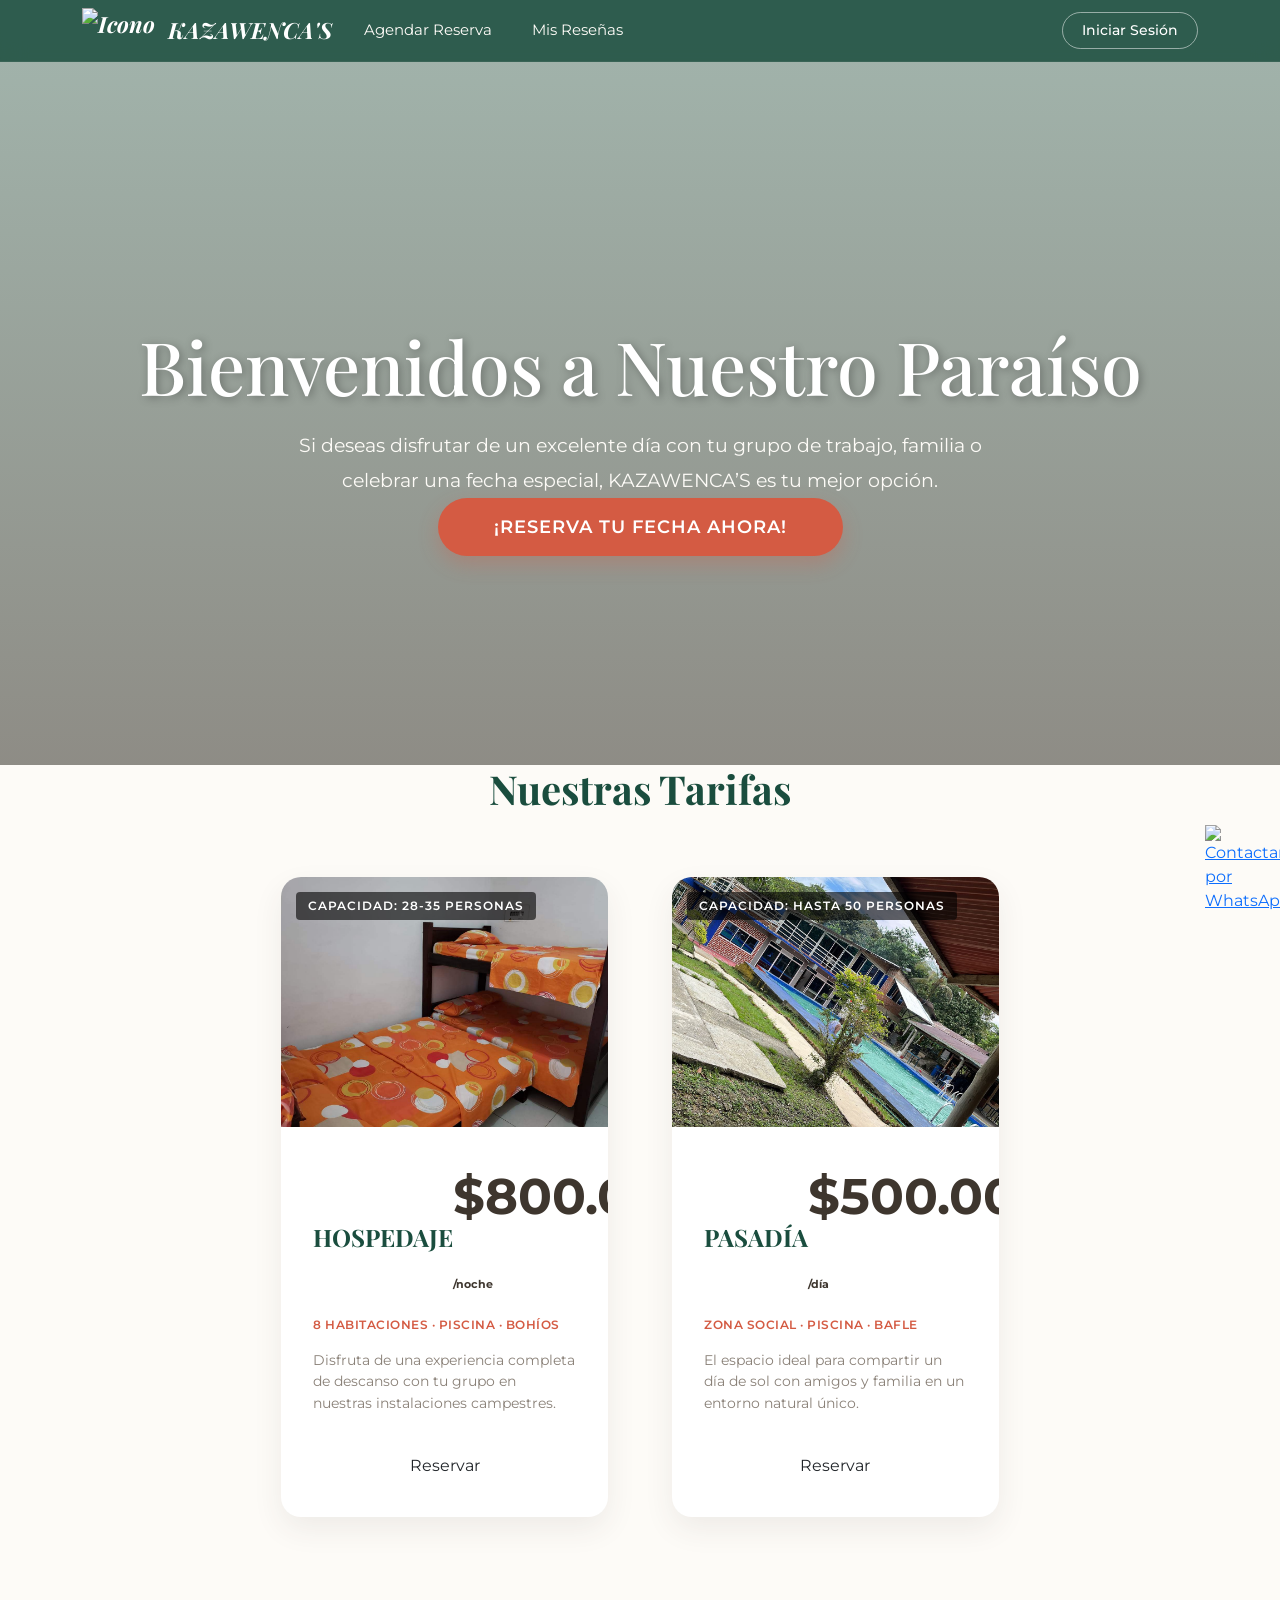
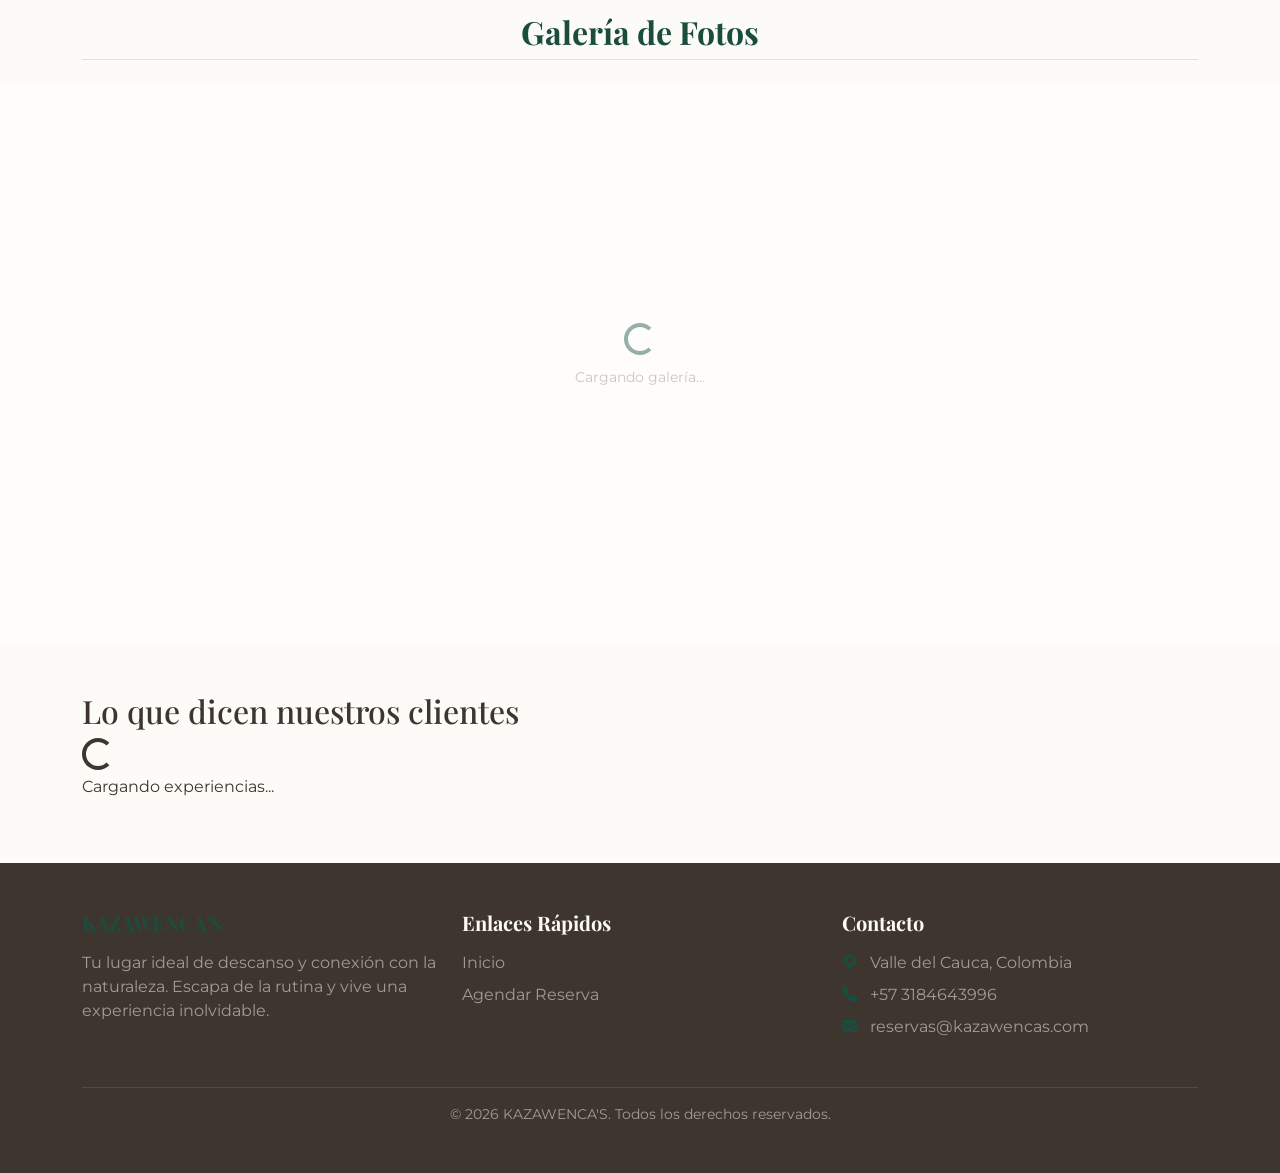
==== commit 73898133: "Agregado Dockerfile para servidor Render" ====
--- a/index.html
+++ b/index.html
@@ -41,70 +41,47 @@
 
     <main id="main-content" class="container main-content">
         
-       <section id="tarifas" class="rates">
+      <section id="tarifas" class="rates">
     <h2 class="rates__title">Nuestras Tarifas</h2>
+    <div class="row g-4 justify-content-center rates__grid">
+        
+        <!-- TARJETA HOSPEDAJE -->
+<div class="col-12 col-md-5 col-lg-4">
+    <div class="card rates__card">
+        <img src="habitacion.jpeg" class="card-img-top" alt="Hospedaje" style="height: 250px; object-fit: cover;">
+        <span class="badge-capacity">CAPACIDAD: 28-35 PERSONAS</span>
+        
+        <div class="card-body rates__card-body">
+            <div class="d-flex justify-content-between align-items-center mb-2">
+                <h3 class="rates__card-type mb-0">HOSPEDAJE</h3>
+                <p class="rates__card-price mb-0">$800.000 <small style="font-size: 0.7rem;">/noche</small></p>
+            </div>
+            <p class="rates__card-features">8 HABITACIONES · PISCINA · BOHÍOS</p>
+            <p class="rates__card-desc">Disfruta de una experiencia completa de descanso con tu grupo en nuestras instalaciones campestres.</p>
+            <a href="reservas.html" class="btn btn-accent w-100 mt-3">Reservar</a>
+        </div>
+    </div>
+</div>
 
-    <!-- Cambiamos g-0 por g-4 para dar separación vertical en móviles y añadimos px-3 para un margen seguro -->
-    <div class="row g-4 justify-content-center rates__grid px-3 px-md-0">
-
-        <!-- TARJETA HOSPEDAJE: Añadimos col-12 y h-100 -->
-        <div class="col-12 col-md-6 col-lg-5">
-            <div class="card rates__card rates__card--recommended h-100">
-                <span class="rates__badge">Más Popular</span>
-                <div class="card-body d-flex flex-column rates__card-body">
-                    <h3 class="rates__card-type">HOSPEDAJE</h3>
-                    <!-- ... resto de tu contenido intacto ... -->
-                    <p class="rates__card-price">$800.000</p>
-                    <p class="rates__card-period">COP / por noche</p>
-                    <hr class="rates__divider">
-                    <ul class="rates__features">
-                        <li class="rates__feature rates__feature--highlight"><i class="bi bi-clock-fill rates__icon"></i> <strong>Horario:</strong> Ingreso 9:00 AM - Salida 5:00 PM del día siguiente</li>
-                        <li class="rates__feature rates__feature--highlight"><i class="bi bi-people-fill rates__icon"></i> <strong>Capacidad:</strong> 28 a 35 personas</li>
-                        <li class="rates__feature"><i class="bi bi-house-door-fill rates__icon"></i> 8 habitaciones múltiples (ubicación de 3 y 6 personas)</li>
-                        <li class="rates__feature"><i class="bi bi-check-circle-fill rates__icon"></i> 2 bohíos (espacios para recreación cerca a la piscina)</li>
-                        <li class="rates__feature"><i class="bi bi-check-circle-fill rates__icon"></i> Piscina de agua natural</li>
-                        <li class="rates__feature"><i class="bi bi-check-circle-fill rates__icon"></i> Bafle, silletería y mesas</li>
-                        <li class="rates__feature">
-                            <i class="bi bi-check-circle-fill rates__icon"></i> Menaje de cocina (ollas, estufa, nevera, fogón de leña)
-                            <small class="rates__note"><em>*Se recomienda llevar platos y cubiertos.</em></small>
-                        </li>
-                    </ul>
-                    <div class="rates__alert">
-                        <strong><i class="bi bi-exclamation-triangle-fill rates__alert-icon"></i> NOTA:</strong> Para confirmar se debe abonar el 50% del alquiler. Además, se requiere un depósito de <strong>$100.000</strong> (devuelto al verificar el buen estado de las instalaciones).
-                    </div>
-                    <a href="reservas.html" class="btn rates__btn">Reservar Hospedaje</a>
-                </div>
+<!-- TARJETA PASADÍA -->
+<div class="col-12 col-md-5 col-lg-4">
+    <div class="card rates__card">
+        <img src="principal.jpeg" class="card-img-top" alt="Pasadía" style="height: 250px; object-fit: cover;">
+        <span class="badge-capacity">CAPACIDAD: HASTA 50 PERSONAS</span>
+        
+        <div class="card-body rates__card-body">
+            <div class="d-flex justify-content-between align-items-center mb-2">
+                <h3 class="rates__card-type mb-0">PASADÍA</h3>
+                <p class="rates__card-price mb-0">$500.000 <small style="font-size: 0.7rem;">/día</small></p>
+            </div>
+            <p class="rates__card-features">ZONA SOCIAL · PISCINA · BAFLE</p>
+            <p class="rates__card-desc">El espacio ideal para compartir un día de sol con amigos y familia en un entorno natural único.</p>
+            <a href="reservas.html" class="btn btn-accent w-100 mt-3">Reservar</a>
+        </div>
+    </div>
+</div>
             </div>
         </div>
-
-        <!-- TARJETA PASADÍA -->
-        <div class="col-md-6 col-lg-5">
-            <div class="card rates__card rates__card--standard">
-                <div class="card-body d-flex flex-column rates__card-body">
-                    <h3 class="rates__card-type">PASADÍA</h3>
-                    <p class="rates__card-price">$500.000</p>
-                    <p class="rates__card-period">COP / por día</p>
-                    <hr class="rates__divider">
-                    <ul class="rates__features">
-                        <li class="rates__feature rates__feature--highlight"><i class="bi bi-clock-fill rates__icon"></i> <strong>Horario:</strong> Ingreso 8:00 AM - Salida 5:00 PM</li>
-                        <li class="rates__feature rates__feature--highlight"><i class="bi bi-people-fill rates__icon"></i> <strong>Capacidad:</strong> Hasta 50 personas</li>
-                        <li class="rates__feature"><i class="bi bi-check-circle-fill rates__icon"></i> 2 bohíos (espacios para recreación cerca a la piscina)</li>
-                        <li class="rates__feature"><i class="bi bi-check-circle-fill rates__icon"></i> Piscina de agua natural</li>
-                        <li class="rates__feature"><i class="bi bi-check-circle-fill rates__icon"></i> Bafle para ambientar el lugar</li>
-                        <li class="rates__feature"><i class="bi bi-check-circle-fill rates__icon"></i> Silletería y mesas</li>
-                        <li class="rates__feature">
-                            <i class="bi bi-check-circle-fill rates__icon"></i> Menaje de cocina (ollas, estufa, nevera, fogón de leña)
-                            <small class="rates__note"><em>*Se recomienda llevar platos y cubiertos.</em></small>
-                        </li>
-                    </ul>
-                    <div class="rates__alert">
-                        <strong><i class="bi bi-exclamation-triangle-fill rates__alert-icon"></i> NOTA:</strong> Para confirmar la actividad se debe abonar la mitad del valor del alquiler.
-                    </div>
-                    <a href="reservas.html" class="btn rates__btn">Reservar Pasadía</a>
-                </div>
-            </div>
-        </div>
-
     </div>
 </section>
 
--- a/styles.css
+++ b/styles.css
@@ -195,155 +195,53 @@
 }
 
 /* =========================================
-   TARIFAS — .rates (ESTILO ECO-LUXURY)
-   ========================================= */
-.rates {
-    margin-bottom: 4rem;
-    padding-bottom: 2rem;
-}
-
-.rates__title {
-    margin-bottom: 2.5rem;
-    color: var(--color-primary);
-    font-weight: 700;
-    text-align: center;
-    font-size: 2.5rem;
-    border: none; /* Quitamos la línea gris vieja */
-}
-
-.rates__grid {
-    margin-top: 2rem;
-    gap: 2.5rem;
-    padding: 0 1.5rem;
-    max-width: 1100px;
-    margin-left: auto;
-    margin-right: auto;
-}
-
-/* Tarjetas flotantes y redondeadas */
+   TARIFAS — .rates (ESTILO ECO-LUXURY COMPACTO)
+   ========================================= */
+.rates { margin-bottom: 4rem; padding-bottom: 2rem; }
+
+.rates__title { 
+    margin-bottom: 2.5rem; color: var(--color-primary); 
+    font-weight: 700; text-align: center; font-size: 2.5rem; 
+}
+
+.rates__grid { margin-top: 2rem; gap: 2.5rem; padding: 0 1.5rem; max-width: 1100px; margin: 0 auto; }
+
+/* Tarjeta Compacta con Imagen */
 .rates__card {
     border-radius: 20px !important;
+    overflow: hidden;
     border: none !important;
-    background-color: var(--color-white);
     box-shadow: var(--shadow-soft) !important;
-    transition: transform 0.4s ease, box-shadow 0.4s ease;
+    transition: transform 0.3s ease;
     height: 100%;
-    overflow: hidden;
-}
-
-.rates__card:hover {
-    transform: translateY(-8px);
-    box-shadow: var(--shadow-hover) !important;
-}
-
-.rates__badge {
-    position: absolute;
-    top: 0;
-    left: 50%;
-    transform: translate(-50%, -50%);
-    background-color: var(--color-sun); /* Badge Amarillo Sol */
-    color: var(--color-dark);
-    font-family: 'Montserrat', sans-serif;
-    font-weight: 700;
-    padding: 0.5rem 1.5rem;
-    font-size: 0.8rem;
-    letter-spacing: 1px;
-    text-transform: uppercase;
-    border-radius: 50rem;
-    box-shadow: 0 4px 10px rgba(242, 194, 48, 0.3);
-    z-index: 3;
-}
-
-.rates__card-body {
-    padding: 2.5rem 2rem;
-    text-align: center;
-}
-
-.rates__card-type {
-    color: var(--color-primary);
-    font-family: 'Playfair Display', serif;
-    font-size: 1.8rem;
-    margin-bottom: 0.5rem;
-}
-
-.rates__card-price {
-    font-size: 2.5rem;
-    font-weight: 700;
-    color: var(--color-dark);
-    margin-bottom: 0;
-}
-
-.rates__card-period {
-    color: var(--color-muted);
-    font-size: 0.9rem;
-    text-transform: uppercase;
-    letter-spacing: 1px;
-    margin-bottom: 2rem;
-}
-
-.rates__divider {
-    border-color: rgba(62, 54, 46, 0.1);
-    margin-bottom: 2rem;
-}
-
-.rates__features {
-    list-style: none;
-    padding-left: 0;
-    text-align: left;
-    margin: 0 auto 2rem auto;
-    font-size: 0.95rem;
-    color: var(--color-dark);
-    line-height: 1.6;
-}
-
-.rates__feature {
-    margin-bottom: 1rem;
-    display: flex;
-    align-items: flex-start;
-}
-
-.rates__icon {
-    color: var(--color-accent); /* Iconos terracota */
-    margin-right: 0.8rem;
-    font-size: 1.1rem;
-    margin-top: 2px;
-}
-
-.rates__alert {
-    text-align: left;
-    padding: 1rem;
-    margin-bottom: 2rem;
-    font-size: 0.85rem;
-    background-color: rgba(242, 194, 48, 0.15); /* Fondo amarillo sol muy clarito */
-    color: var(--color-dark);
-    border-radius: 12px;
-    border: none;
-}
-
-.rates__btn {
-    background-color: var(--color-primary); /* Botón Verde Selva */
-    color: var(--color-white);
-    font-family: 'Montserrat', sans-serif;
-    font-weight: 600;
-    width: 100%;
-    border-radius: 12px; /* Ligeramente curvo, elegante */
-    padding: 1rem;
-    font-size: 1.1rem;
-    border: none;
-    transition: background-color 0.3s ease;
-}
-
-.rates__btn:hover {
-    background-color: var(--color-primary-hover);
-    color: var(--color-white);
-}
-
-@media (max-width: 767px) {
-    .rates__grid {
-        padding: 0 1rem;
-    }
-}
-
+}
+
+.rates__card:hover { transform: translateY(-8px); }
+
+/* Etiqueta de capacidad sobre la foto */
+.badge-capacity {
+    position: absolute; top: 15px; left: 15px;
+    background: rgba(0,0,0,0.6); color: white;
+    padding: 5px 12px; font-size: 0.75rem;
+    letter-spacing: 1px; border-radius: 4px; font-weight: 600;
+    z-index: 2;
+}
+
+.rates__card-body { padding: 2rem; text-align: left; }
+
+.rates__card-type { 
+    font-family: 'Playfair Display', serif; 
+    color: var(--color-primary); font-size: 1.5rem; 
+}
+
+.rates__card-price { font-weight: 700; color: var(--color-accent); font-size: 1.2rem; }
+
+.rates__card-features { 
+    font-size: 0.75rem; color: var(--color-accent); 
+    letter-spacing: 0.5px; margin-bottom: 1rem; font-weight: 600; 
+}
+
+.rates__card-desc { color: var(--color-muted); font-size: 0.9rem; line-height: 1.5; }
 /* ==========================================
    OPTIMIZACIÓN MÓVIL PARA TARJETAS DE TARIFAS
    ========================================== */
@@ -742,3 +640,133 @@
 .fab-widget__icon:hover {
     transform: scale(1.1);
 }
+
+/* =========================================
+   CORRECCIONES PARA MÓVILES (Celulares Reales)
+   ========================================= */
+@media (max-width: 768px) {
+    /* 1. Solución a la imagen con zoom extremo */
+    .hero {
+        background-attachment: scroll !important; /* Desactiva el efecto que marea a los celulares */
+        background-position: center center;
+        min-height: 75vh; /* Reduce un poco la altura para que encaje mejor */
+    }
+
+    /* 2. Ajuste del texto del Hero para que no quede tan abajo */
+    .hero__title {
+        margin-top: 6rem;
+        font-size: 2.5rem; /* Ajusta el tamaño de la letra */
+    }
+
+    /* 3. Evitar que el botón de WhatsApp tape los títulos */
+    .rates {
+        padding-top: 2rem; /* Le da un respiro al título de tarifas */
+    }
+    
+    .fab-widget {
+        bottom: 15px;
+        right: 15px;
+    }
+    
+    .fab-widget__link,
+    .fab-widget__icon {
+        width: 50px; /* Hace el botón de WhatsApp un poquito más sutil en móviles */
+        height: 50px;
+    }
+
+    .hero__btn {
+        padding: 0.8rem 2rem;  /* Reducimos el relleno */
+        font-size: 0.95rem;    /* Letra un poco más pequeña */
+        width: 85%;            /* Evita que toque los bordes de la pantalla */
+        max-width: 320px;      /* Ancho máximo razonable */
+        letter-spacing: 0.5px; /* Reducimos el espaciado entre letras */
+    }
+
+    .hero__subtitle {
+        font-size: 0.95rem;       /* Reducimos el tamaño de la letra */
+        line-height: 1.6;         /* Juntamos un poco más los renglones */
+        padding: 0 1.5rem;        /* Le damos un margen invisible a los lados para que respire */
+        margin-bottom: 2rem;      /* Lo separamos un poco más del botón */
+        font-weight: 300;         /* Hacemos la letra un poco más delgada y elegante */
+    }
+}
+
+/* Corrección para que el precio no se corte en móviles */
+@media (max-width: 576px) {
+    .rates__card-price {
+        font-size: 1rem !important; /* Reducimos el tamaño para móviles */
+        white-space: nowrap;        /* Evita que el precio se parta en dos líneas */
+    }
+    
+    .rates__card-type {
+        font-size: 1.2rem !important; /* Un poco más pequeño para dejar espacio */
+    }
+
+    /* Aseguramos que el contenedor tenga espacio */
+    .d-flex.justify-content-between {
+        gap: 10px; /* Separación mínima entre título y precio */
+    }
+}
+
+/* =========================================
+   ESTILOS PREMIUM PARA RESEÑAS
+   ========================================= */
+
+/* 1. Modal Elegante */
+.modal-content {
+    border-radius: 20px !important;
+    border: none;
+    box-shadow: var(--shadow-hover);
+    background-color: var(--color-white);
+}
+
+.modal-header {
+    background-color: var(--color-primary) !important;
+    color: var(--color-white);
+    padding: 1.5rem 2rem;
+    border-radius: 20px 20px 0 0;
+}
+
+/* 2. Botón de envío (Terracota) */
+.btn-resena {
+    background-color: var(--color-accent) !important;
+    color: var(--color-white) !important;
+    border-radius: 50rem !important;
+    padding: 0.8rem 2rem !important;
+    border: none !important;
+    transition: 0.3s !important;
+}
+
+.btn-resena:hover {
+    background-color: var(--color-accent-hover) !important;
+}
+
+/* 3. Tarjetas de Reseña (Efecto flotante) */
+.resena-card {
+    background-color: var(--color-white);
+    border-radius: 20px !important;
+    padding: 2rem;
+    box-shadow: var(--shadow-soft);
+    text-align: center;
+    height: 100%;
+}
+
+.stars-color {
+    color: var(--color-sun) !important; /* Amarillo Sol */
+    font-size: 1.2rem;
+    margin-bottom: 0.5rem;
+}
+
+.resena-texto {
+    color: var(--color-muted);
+    font-size: 0.95rem;
+    font-style: italic;
+}
+
+.resena-autor {
+    font-weight: 700;
+    color: var(--color-primary);
+    margin-top: 1rem;
+    display: block;
+}
+
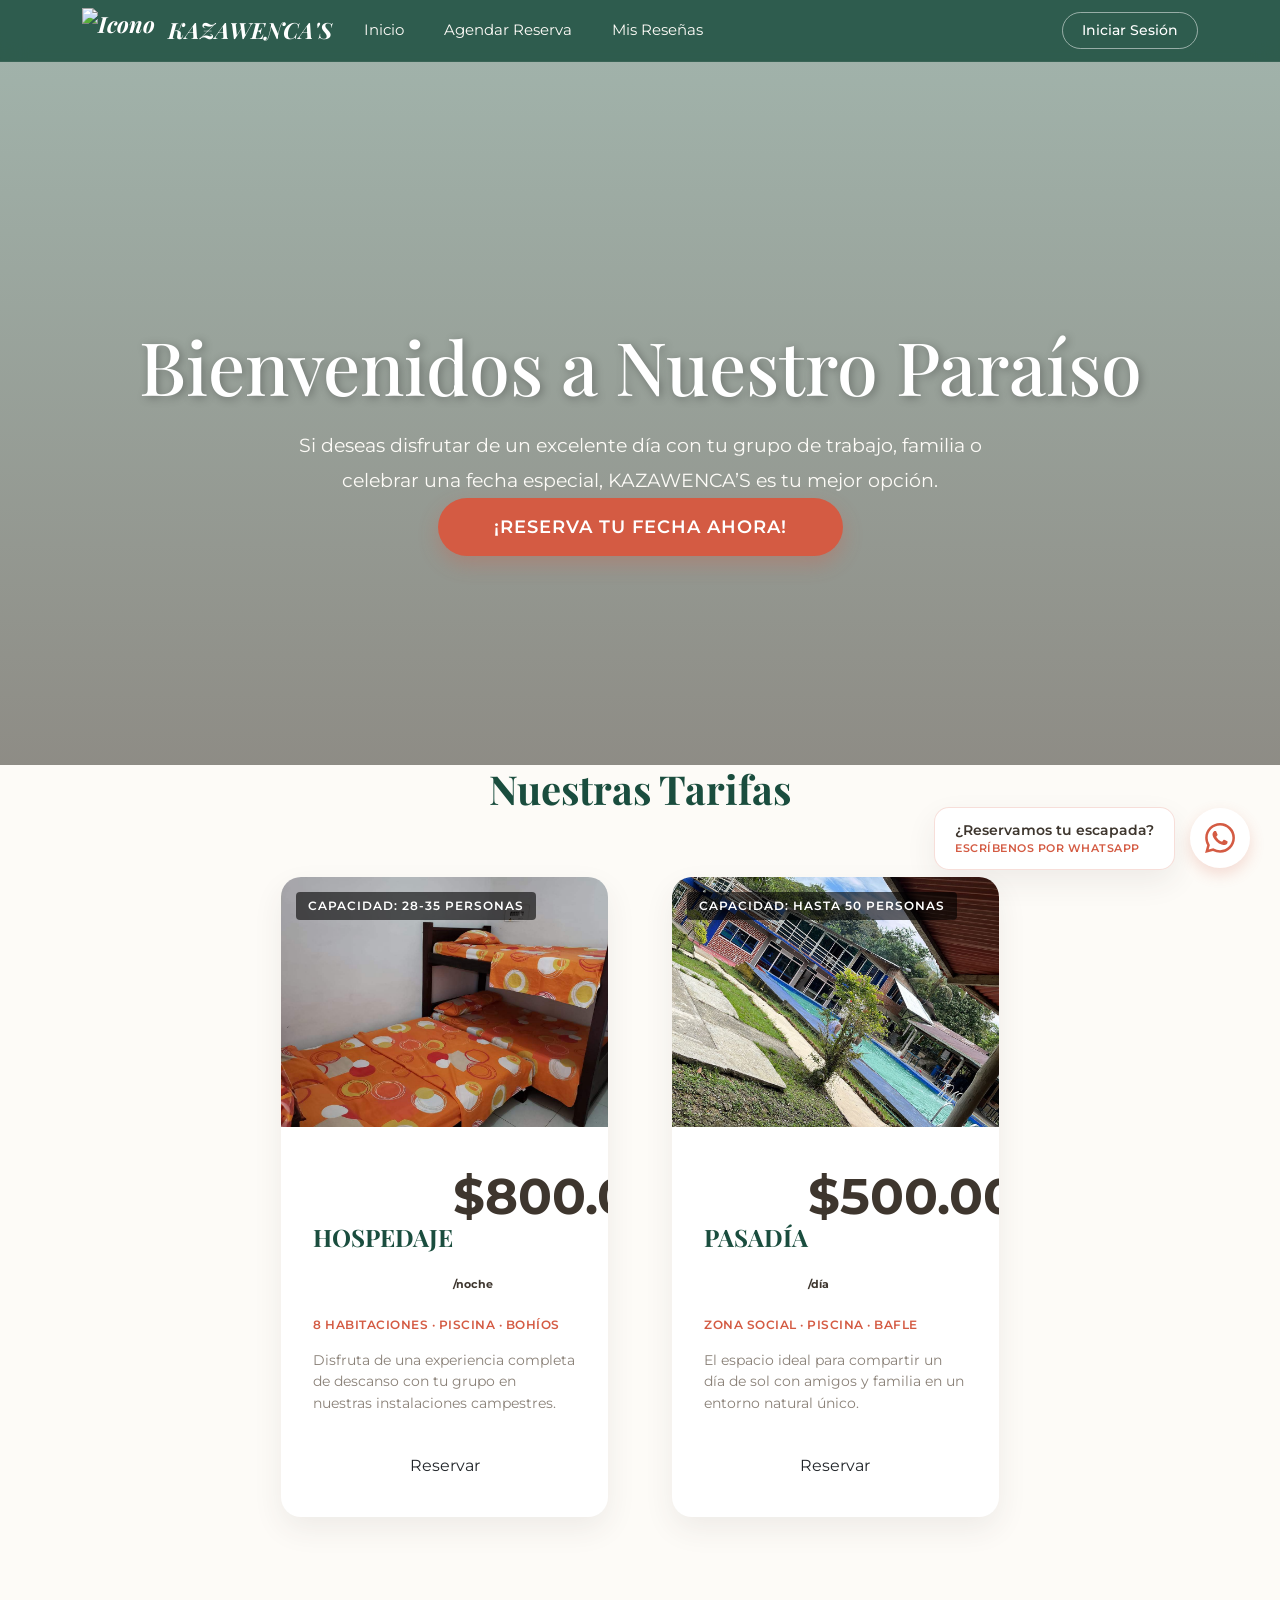
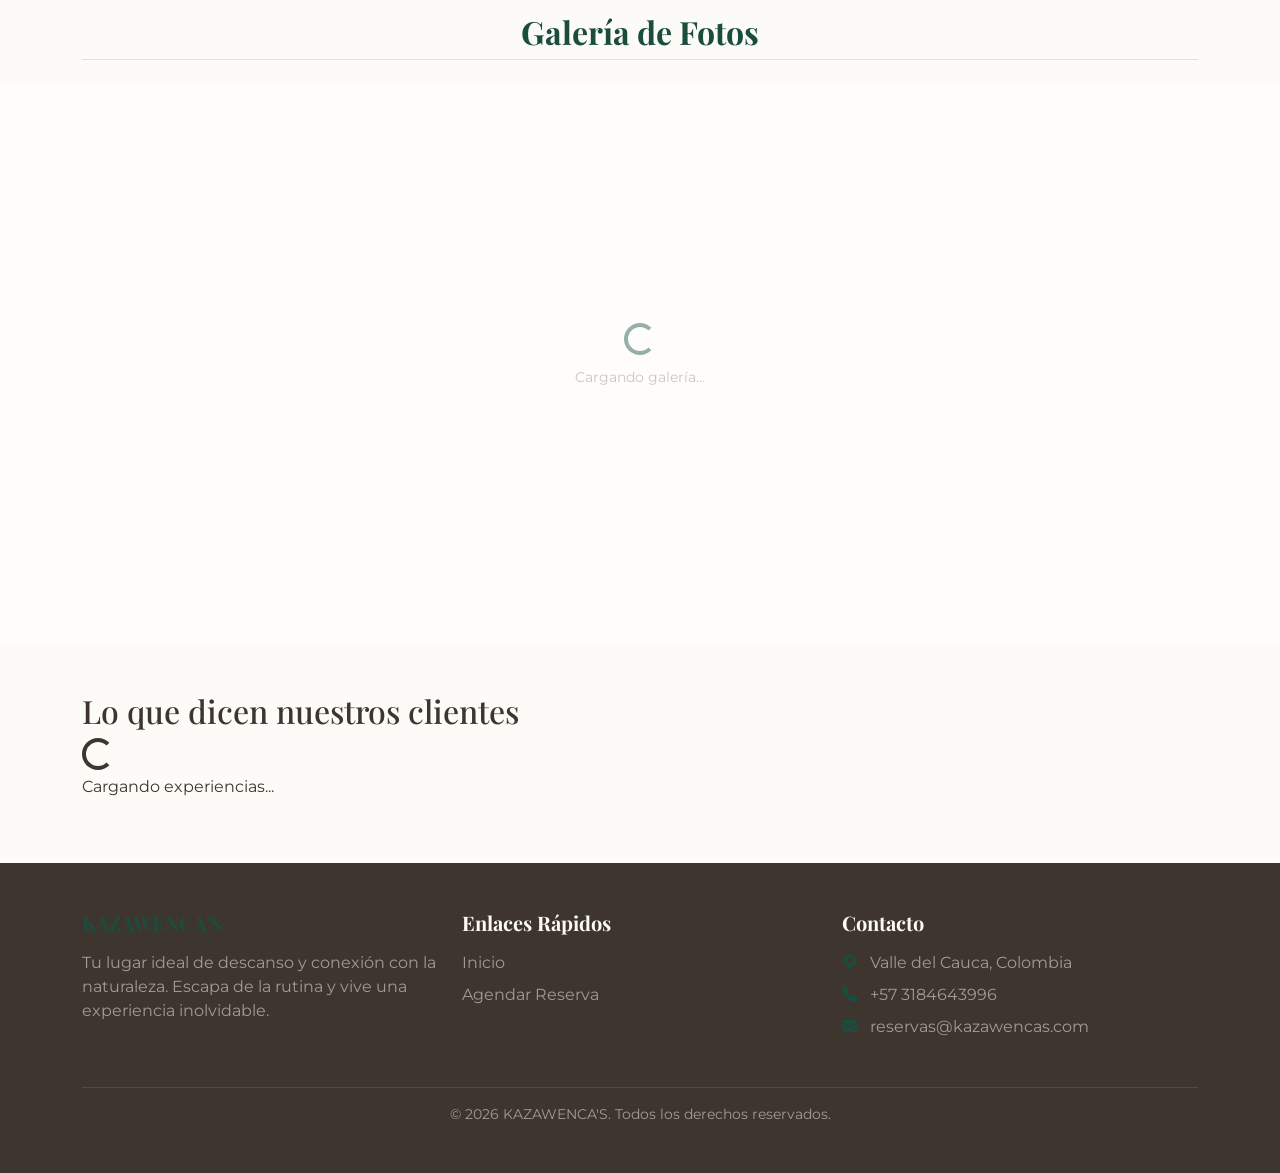
==== commit f4187845: "Agregado Dockerfile para servidor Render" ====
--- a/index.html
+++ b/index.html
@@ -115,10 +115,17 @@
     </main>
 
     <aside class="fab-widget">
-        <a href="https://wa.me/573184643996" target="_blank" class="fab-widget__link">
-            <img src="https://upload.wikimedia.org/wikipedia/commons/6/6b/WhatsApp.svg" alt="Contactar por WhatsApp" class="fab-widget__icon">
-        </a>
-    </aside>
+    <div class="whatsapp-message">
+        ¿Reservamos tu escapada?
+        <span>ESCRÍBENOS POR WHATSAPP</span>
+    </div>
+   <a href="https://wa.me/573184643996" target="_blank" class="fab-widget__link">
+    <!-- Este es el código vectorial de WhatsApp -->
+    <svg class="fab-widget__icon" viewBox="0 0 24 24" fill="currentColor">
+        <path d="M17.472 14.382c-.297-.149-1.758-.867-2.03-.967-.273-.099-.471-.148-.67.15-.197.297-.767.966-.94 1.164-.173.199-.347.223-.644.075-.297-.15-1.255-.463-2.39-1.475-.883-.788-1.48-1.761-1.653-2.059-.173-.297-.018-.458.13-.606.134-.133.298-.347.446-.52.149-.174.198-.298.298-.497.099-.198.05-.372-.025-.521-.075-.148-.67-1.613-.918-2.207-.242-.579-.487-.5-.67-.51-.173-.008-.371-.01-.57-.01-.198 0-.52.074-.792.372-.272.297-1.04 1.016-1.04 2.479 0 1.462 1.065 2.875 1.213 3.074.149.198 2.096 3.2 5.077 4.487.709.306 1.262.489 1.694.625.712.227 1.36.195 1.871.118.571-.085 1.758-.719 2.006-1.413.248-.694.248-1.289.173-1.413-.074-.124-.272-.198-.57-.347m-5.421 7.403h-.004a9.87 9.87 0 0 1-5.031-1.378l-.361-.214-3.741.982.998-3.648-.235-.374a9.86 9.86 0 0 1-1.51-5.26c.001-5.45 4.436-9.884 9.888-9.884 2.64 0 5.122 1.03 6.988 2.898a9.825 9.825 0 0 1 2.893 6.955c-.003 5.45-4.437 9.884-9.885 9.884m8.413-18.297A11.815 11.815 0 0 0 12.05 0C5.495 0 .16 5.335.157 11.892c0 2.096.549 4.142 1.588 5.945L.057 24l6.305-1.654a11.882 11.882 0 0 0 5.683 1.448h.005c6.554 0 11.89-5.335 11.893-11.893a11.821 11.821 0 0 0-3.48-8.413Z"/>
+    </svg>
+    </a>
+</aside>
 
     <footer id="main-footer" class="footer">
         <div class="container footer__container">
--- a/styles.css
+++ b/styles.css
@@ -616,31 +616,66 @@
     font-size: 0.875rem;
     text-align: center;
 }
-/* Botón flotante WhatsApp — tamaño fijo corregido */
+/* =========================================
+   BOTÓN FLOTANTE WHATSAPP (Eco-Luxury)
+   ========================================= */
 .fab-widget {
     position: fixed;
-    bottom: 20px;
-    right: 20px;
+    bottom: 30px;
+    right: 30px;
     z-index: 1050;
-}
-
+    display: flex;
+    align-items: center;
+    gap: 15px;
+}
+
+/* El mensaje tipo burbuja */
+.whatsapp-message {
+    background-color: var(--color-white);
+    padding: 12px 20px;
+    border-radius: 15px;
+    box-shadow: var(--shadow-soft);
+    font-size: 0.85rem;
+    color: var(--color-dark);
+    font-weight: 600;
+    white-space: nowrap;
+    border: 1px solid rgba(212, 91, 67, 0.2);
+}
+
+.whatsapp-message span {
+    display: block;
+    font-size: 0.7rem;
+    color: var(--color-accent);
+    text-transform: uppercase;
+    letter-spacing: 0.5px;
+}
+
+/* El botón circular */
+/* Botón circular con fondo blanco para que resalte el logo verde */
 .fab-widget__link {
-    display: block;
-    width: 55px;      /* ← tamaño fijo del contenedor */
-    height: 55px;
+    display: flex;
+    align-items: center;
+    justify-content: center;
+    width: 60px;
+    height: 60px;
+    background-color: var(--color-white); /* Cambiamos el fondo a blanco */
+    border: 0px solid var(--color-accent); /* Un borde terracota para que combine */
+    border-radius: 50%;
+    box-shadow: 0 6px 15px rgba(212, 91, 67, 0.2);
+    transition: transform 0.3s ease;
 }
 
 .fab-widget__icon {
-    width: 55px;      /* ← ancho fijo */
-    height: 55px;     /* ← alto fijo, este era el que faltaba */
-    object-fit: contain;
-    transition: transform 0.2s ease;
-}
-
-.fab-widget__icon:hover {
-    transform: scale(1.1);
-}
-
+    width: 30px;
+    height: 30px;
+    fill: #D45B43; /* Cambiado de #ffffff a este verde */
+    transition: fill 0.3s ease;
+}
+
+/* Opcional: que cambie de color cuando pasas el mouse por encima */
+.fab-widget__link:hover .fab-widget__icon {
+    fill: var(--color-light); /* O el color que prefieras */
+}
 /* =========================================
    CORRECCIONES PARA MÓVILES (Celulares Reales)
    ========================================= */
@@ -689,7 +724,10 @@
         margin-bottom: 2rem;      /* Lo separamos un poco más del botón */
         font-weight: 300;         /* Hacemos la letra un poco más delgada y elegante */
     }
-}
+
+    
+}
+
 
 /* Corrección para que el precio no se corte en móviles */
 @media (max-width: 576px) {
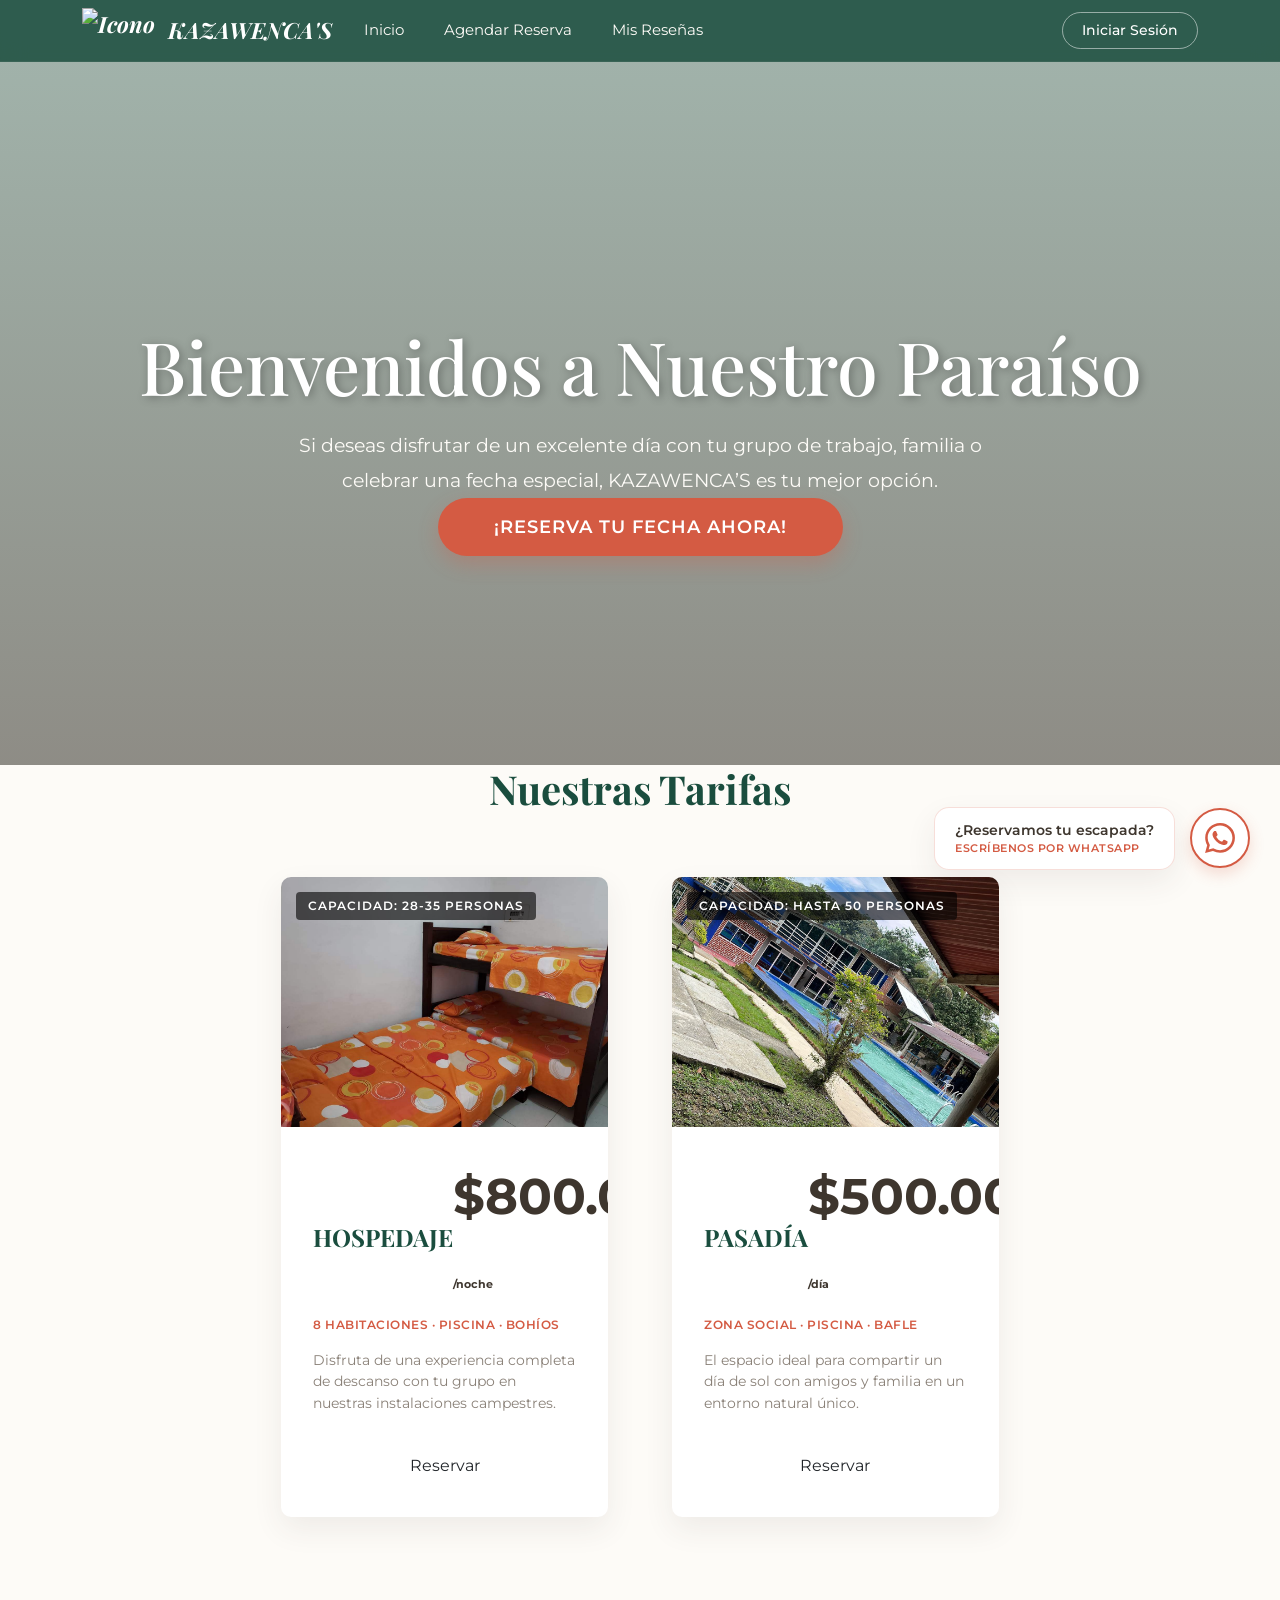
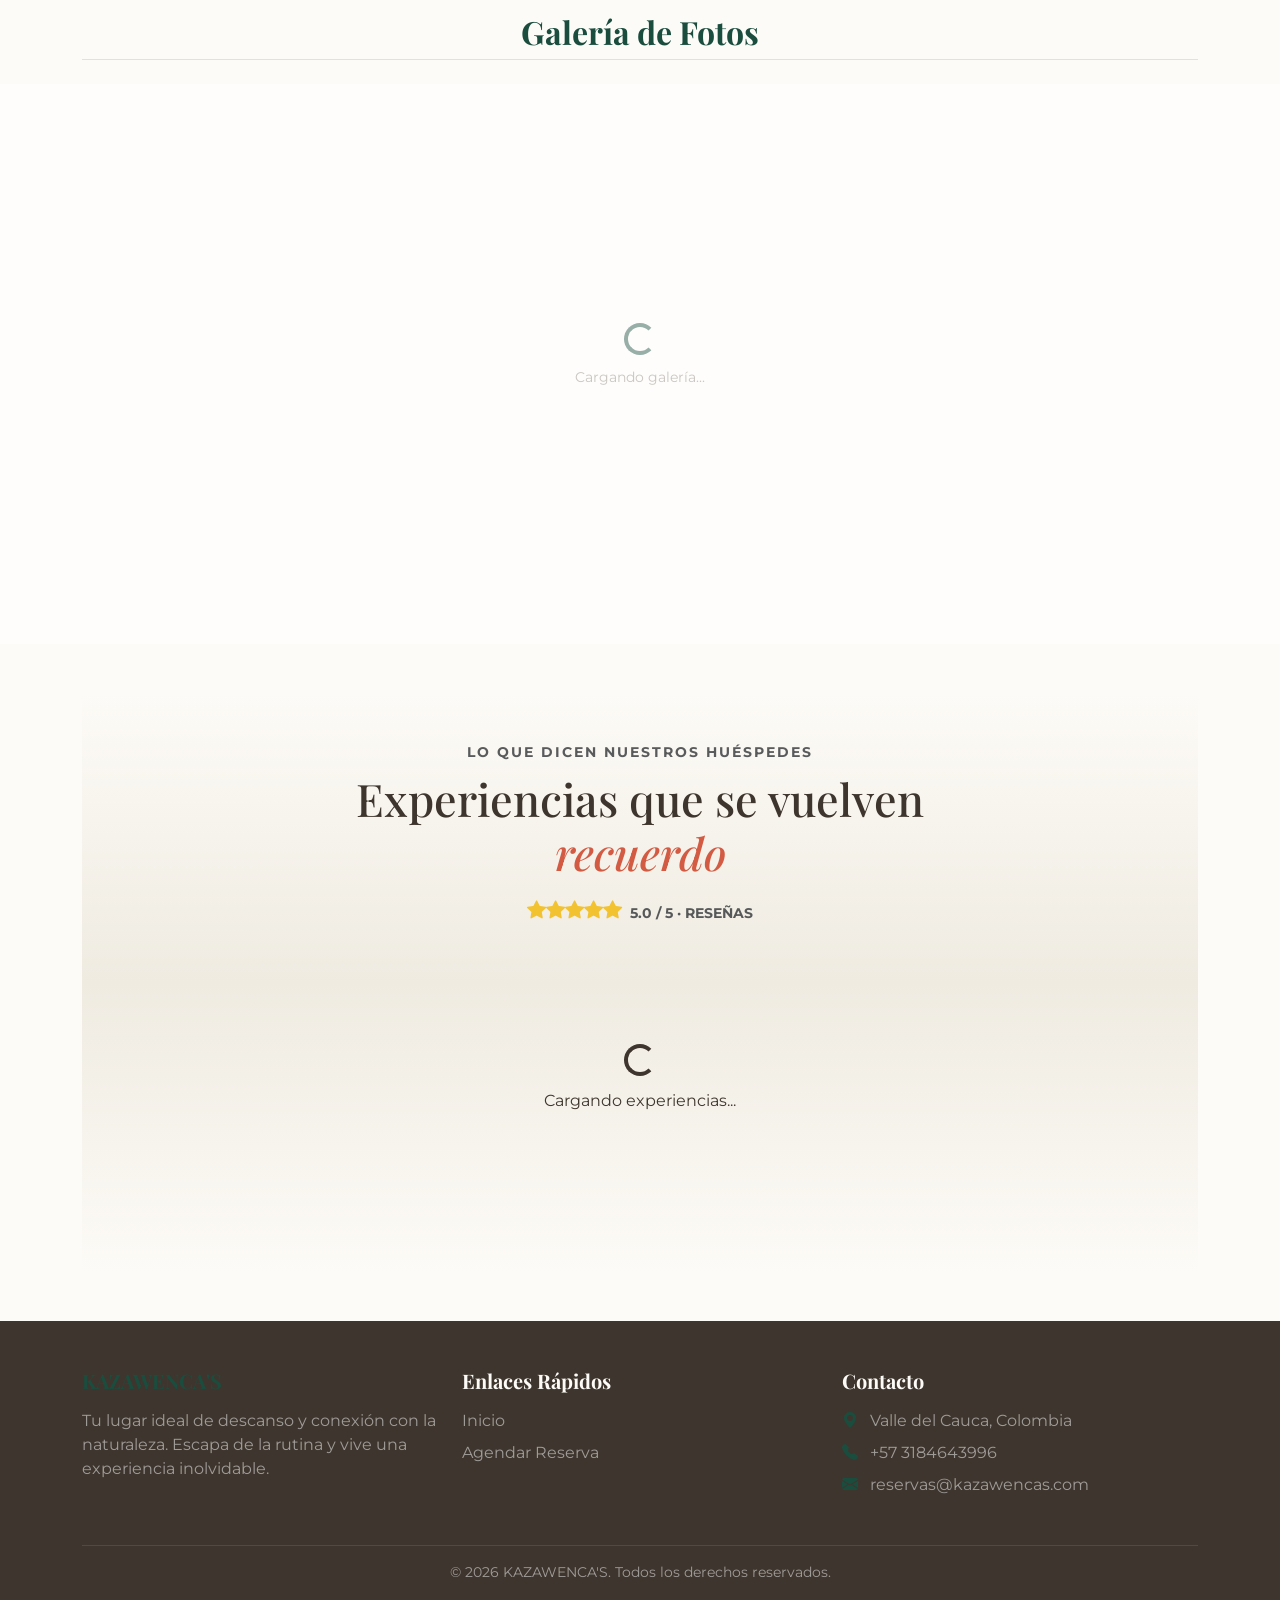
==== commit f2731472: "Agregado Dockerfile para servidor Render" ====
--- a/index.html
+++ b/index.html
@@ -101,17 +101,33 @@
     </div>
 </section>
 
-        <section id="testimonios" class="testimonials">
-            <h2 class="testimonials__title">Lo que dicen nuestros clientes</h2>
-            <div id="contenedor-resenas" class="row g-4 justify-content-center testimonials__grid">
-                <div class="col-12 testimonials__loader" id="spinner-resenas">
-                    <div class="spinner-border testimonials__spinner" role="status">
-                        <span class="visually-hidden">Cargando reseñas...</span>
-                    </div>
-                    <p class="testimonials__loader-text">Cargando experiencias...</p>
+        <section id="testimonios" class="testimonials py-5">
+    <div class="container">
+        
+        <div class="text-center mb-5">
+            <span class="text-uppercase tracking-wide text-muted small fw-bold">Lo que dicen nuestros huéspedes</span>
+            <h2 class="testimonials__title mt-2">Experiencias que se vuelven <br><span class="text-accent fst-italic">recuerdo</span></h2>
+            
+            <div class="d-flex justify-content-center align-items-center mt-3">
+                <div class="stars-color me-2">
+                    <i class="bi bi-star-fill"></i><i class="bi bi-star-fill"></i><i class="bi bi-star-fill"></i><i class="bi bi-star-fill"></i><i class="bi bi-star-fill"></i>
                 </div>
+                <span class="text-muted small fw-bold">5.0 / 5 · RESEÑAS</span>
             </div>
-        </section>
+        </div>
+
+        <div id="slider-resenas-index" class="testimonials__slider">
+            
+            <div class="w-100 text-center py-5 testimonials__loader" id="spinner-resenas-index">
+                <div class="spinner-border testimonials__spinner" role="status">
+                    <span class="visually-hidden">Cargando reseñas...</span>
+                </div>
+                <p class="testimonials__loader-text mt-2">Cargando experiencias...</p>
+            </div>
+            
+        </div>
+    </div>
+</section>
     </main>
 
     <aside class="fab-widget">
--- a/styles.css
+++ b/styles.css
@@ -208,7 +208,7 @@
 
 /* Tarjeta Compacta con Imagen */
 .rates__card {
-    border-radius: 20px !important;
+    border-radius: 10px !important;
     overflow: hidden;
     border: none !important;
     box-shadow: var(--shadow-soft) !important;
@@ -653,6 +653,8 @@
 /* El botón circular */
 /* Botón circular con fondo blanco para que resalte el logo verde */
 .fab-widget__link {
+    position: relative; /* <-- AÑADIR: Necesario para centrar el anillo */
+    z-index: 1;
     display: flex;
     align-items: center;
     justify-content: center;
@@ -665,6 +667,32 @@
     transition: transform 0.3s ease;
 }
 
+/* El círculo expansivo (Efecto Pulse) */
+.fab-widget__link::before {
+    content: '';
+    position: absolute;
+    top: 0;
+    left: 0;
+    right: 0;
+    bottom: 0;
+    border-radius: 50%;
+    /* El color y grosor del anillo. Usamos tu color terracota */
+    border: 2px solid var(--color-accent); 
+    z-index: -1; /* Lo enviamos detrás del botón blanco */
+    animation: pulse-ring 2s cubic-bezier(0.215, 0.61, 0.355, 1) infinite;
+}
+
+/* Los fotogramas de la animación */
+@keyframes pulse-ring {
+    0% {
+        transform: scale(1);
+        opacity: 0.8;
+    }
+    100% {
+        transform: scale(1.6); /* Qué tan grande se hace el círculo */
+        opacity: 0;            /* Se desvanece al final */
+    }
+}
 .fab-widget__icon {
     width: 30px;
     height: 30px;
@@ -808,3 +836,80 @@
     display: block;
 }
 
+/* =========================================
+   RESEÑAS (Estilo Hemma Genki - INDEX)
+   ========================================= */
+.testimonials {
+    /* Degradado sutil para la sección en el index */
+    background: linear-gradient(to bottom, var(--color-light) 0%, #EFEBE1 50%, var(--color-light) 100%);
+    overflow: hidden;
+}
+
+.testimonials__title {
+    font-family: 'Playfair Display', serif;
+    font-size: calc(2rem + 1vw);
+    color: var(--color-dark);
+}
+
+.text-accent {
+    color: var(--color-accent) !important;
+}
+
+.tracking-wide {
+    letter-spacing: 2px;
+}
+
+/* Slider Horizontal (Scroll Snap) - Solo afecta al index */
+.testimonials__slider {
+    display: flex;
+    overflow-x: auto;
+    gap: 1.5rem;
+    padding: 1rem 0.5rem 3rem 0.5rem;
+    scroll-snap-type: x mandatory;
+    -webkit-overflow-scrolling: touch;
+    scrollbar-width: none; 
+}
+
+.testimonials__slider::-webkit-scrollbar {
+    display: none;
+}
+
+/* Tarjeta individual del Slider (Index) */
+.testimonial-card {
+    flex: 0 0 85%; /* En móviles ocupa casi todo el ancho */
+    scroll-snap-align: center;
+    background-color: var(--color-white);
+    border: none !important;
+    border-radius: 12px !important; 
+    padding: 2rem 1.5rem;
+    box-shadow: 0 10px 30px rgba(62, 54, 46, 0.05);
+    transition: transform 0.3s ease, box-shadow 0.3s ease;
+}
+
+.testimonial-card:hover {
+    transform: translateY(-5px);
+    box-shadow: 0 15px 35px rgba(62, 54, 46, 0.1);
+}
+
+.testimonial-card__text {
+    font-family: 'Playfair Display', serif;
+    font-style: italic;
+    font-size: 1.1rem;
+    color: var(--color-dark);
+    line-height: 1.6;
+}
+
+@media (min-width: 768px) {
+    .testimonial-card {
+        flex: 0 0 calc(50% - 0.75rem); /* 2 columnas en tablets */
+    }
+}
+
+@media (min-width: 992px) {
+    .testimonials__slider {
+        justify-content: center; /* Centrar tarjetas si son pocas en desktop */
+    }
+    .testimonial-card {
+        flex: 0 0 calc(33.333% - 1rem); /* 3 columnas en desktop */
+    }
+}
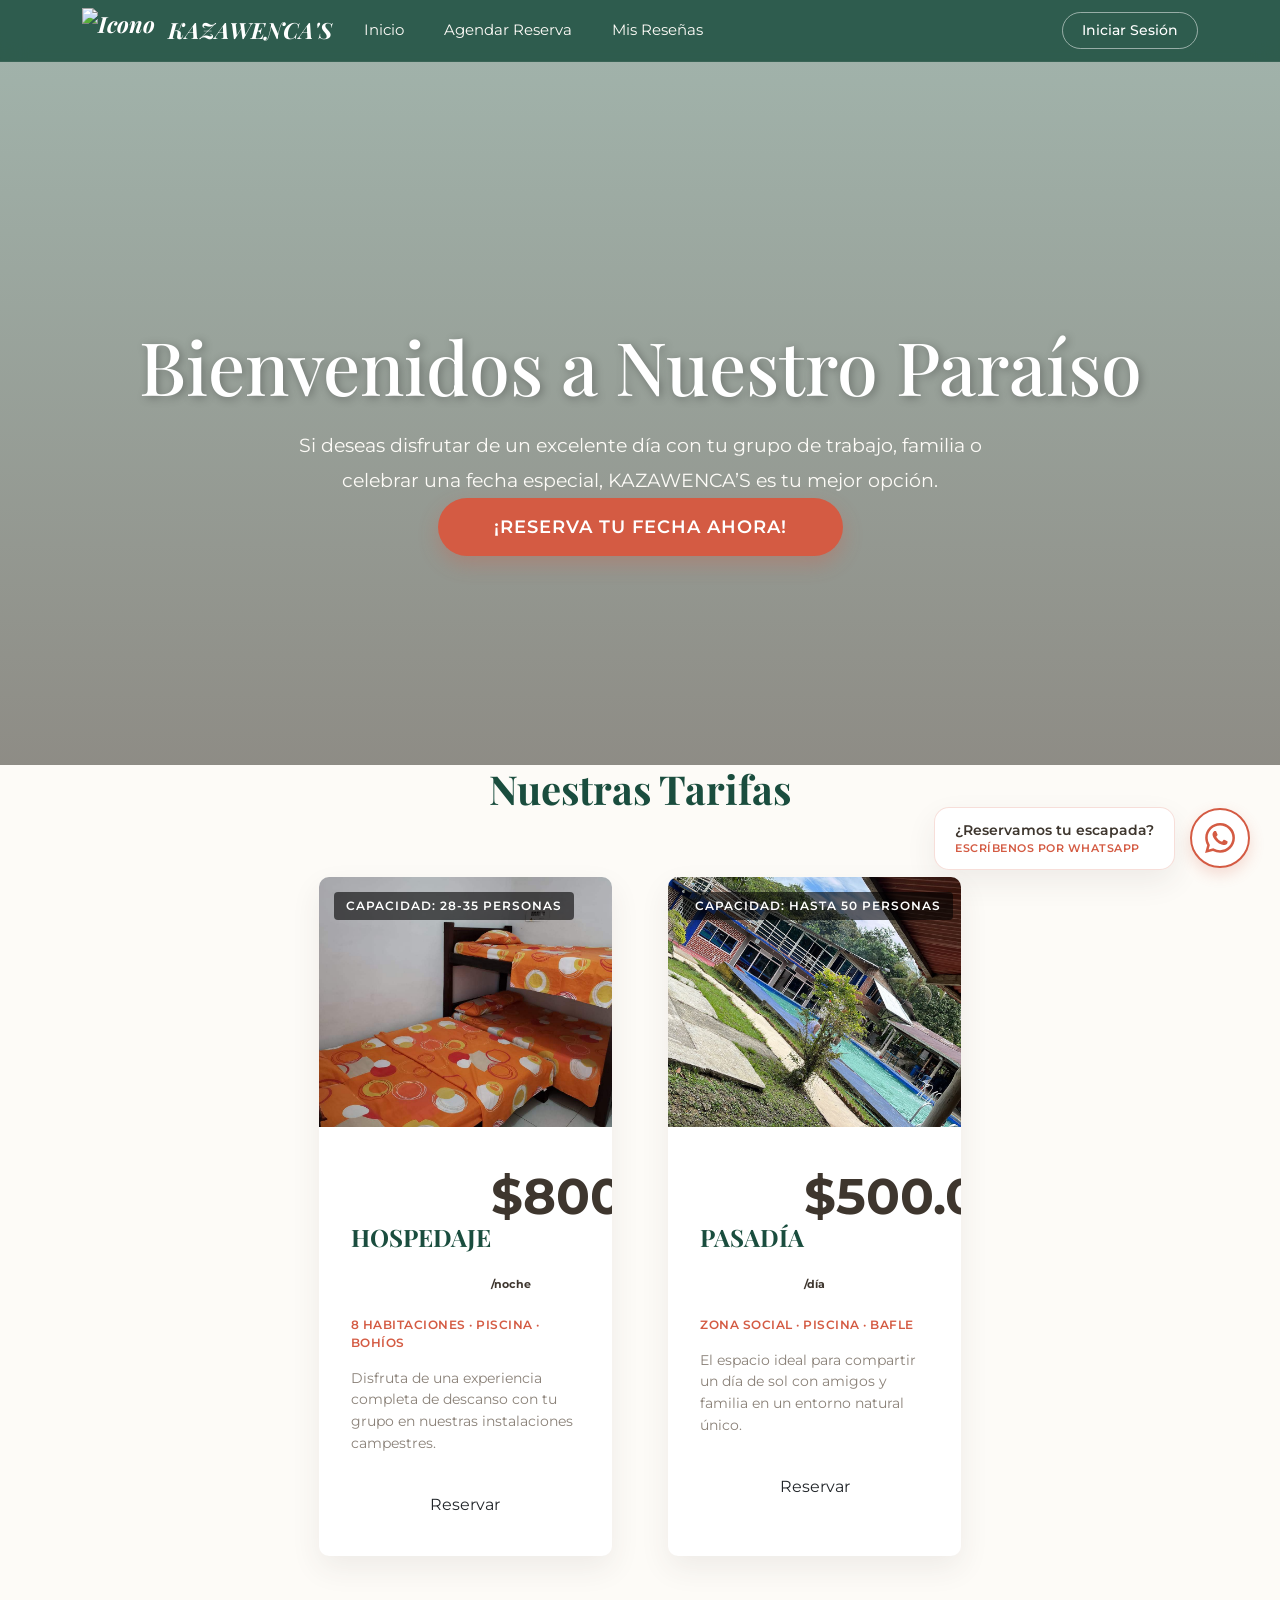
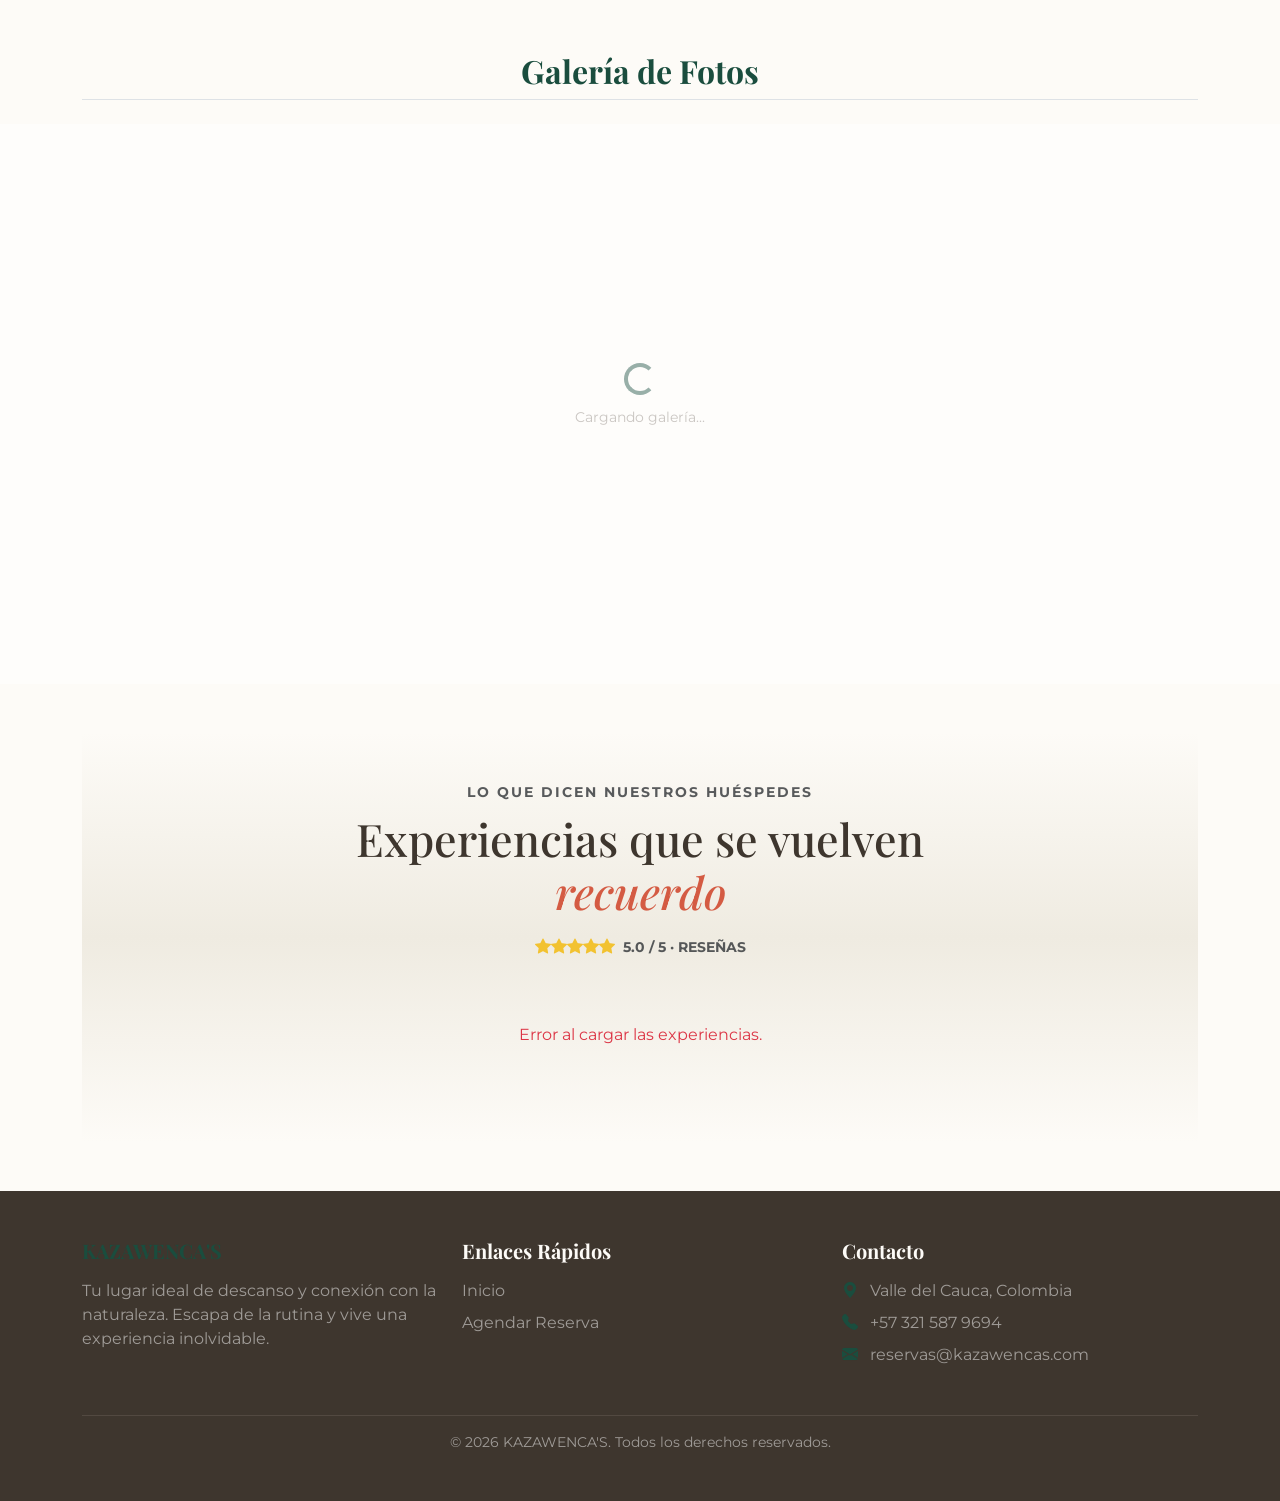
==== commit fbe41500: "Agregado Dockerfile para servidor Render" ====
--- a/index.html
+++ b/index.html
@@ -82,8 +82,7 @@
 </div>
             </div>
         </div>
-    </div>
-</section>
+    </section>
 
         <section id="galeria" class="gallery">
     <h2 class="gallery__title">Galería de Fotos</h2>
@@ -135,7 +134,7 @@
         ¿Reservamos tu escapada?
         <span>ESCRÍBENOS POR WHATSAPP</span>
     </div>
-   <a href="https://wa.me/573184643996" target="_blank" class="fab-widget__link">
+   <a href="https://wa.me/573215879694" target="_blank" class="fab-widget__link">
     <!-- Este es el código vectorial de WhatsApp -->
     <svg class="fab-widget__icon" viewBox="0 0 24 24" fill="currentColor">
         <path d="M17.472 14.382c-.297-.149-1.758-.867-2.03-.967-.273-.099-.471-.148-.67.15-.197.297-.767.966-.94 1.164-.173.199-.347.223-.644.075-.297-.15-1.255-.463-2.39-1.475-.883-.788-1.48-1.761-1.653-2.059-.173-.297-.018-.458.13-.606.134-.133.298-.347.446-.52.149-.174.198-.298.298-.497.099-.198.05-.372-.025-.521-.075-.148-.67-1.613-.918-2.207-.242-.579-.487-.5-.67-.51-.173-.008-.371-.01-.57-.01-.198 0-.52.074-.792.372-.272.297-1.04 1.016-1.04 2.479 0 1.462 1.065 2.875 1.213 3.074.149.198 2.096 3.2 5.077 4.487.709.306 1.262.489 1.694.625.712.227 1.36.195 1.871.118.571-.085 1.758-.719 2.006-1.413.248-.694.248-1.289.173-1.413-.074-.124-.272-.198-.57-.347m-5.421 7.403h-.004a9.87 9.87 0 0 1-5.031-1.378l-.361-.214-3.741.982.998-3.648-.235-.374a9.86 9.86 0 0 1-1.51-5.26c.001-5.45 4.436-9.884 9.888-9.884 2.64 0 5.122 1.03 6.988 2.898a9.825 9.825 0 0 1 2.893 6.955c-.003 5.45-4.437 9.884-9.885 9.884m8.413-18.297A11.815 11.815 0 0 0 12.05 0C5.495 0 .16 5.335.157 11.892c0 2.096.549 4.142 1.588 5.945L.057 24l6.305-1.654a11.882 11.882 0 0 0 5.683 1.448h.005c6.554 0 11.89-5.335 11.893-11.893a11.821 11.821 0 0 0-3.48-8.413Z"/>
@@ -160,7 +159,7 @@
                 <address class="col-md-4 footer__contact-col">
                     <h5 class="footer__heading">Contacto</h5>
                     <p class="footer__contact-item"><i class="bi bi-geo-alt-fill footer__icon"></i> Valle del Cauca, Colombia</p>
-                    <p class="footer__contact-item"><i class="bi bi-telephone-fill footer__icon"></i> +57 3184643996</p>
+                    <p class="footer__contact-item"><i class="bi bi-telephone-fill footer__icon"></i> +57 321 587 9694</p>
                     <p class="footer__contact-item"><i class="bi bi-envelope-fill footer__icon"></i> reservas@kazawencas.com</p>
                 </address>
             </div>
@@ -173,5 +172,6 @@
     <script src="https://cdn.jsdelivr.net/npm/swiper@10/swiper-bundle.min.js"></script>
     <script src="app.js"></script>
     <script src="nav.js"></script>
+    <script src="resenas.js"></script> 
 </body>
 </html>
--- a/styles.css
+++ b/styles.css
@@ -90,7 +90,7 @@
         text-align: center;
     }
     .header-nav__btn-logout {
-        width: 100%;
+        width: auto;
         margin-top: 1rem;
     }
 }
@@ -197,14 +197,30 @@
 /* =========================================
    TARIFAS — .rates (ESTILO ECO-LUXURY COMPACTO)
    ========================================= */
-.rates { margin-bottom: 4rem; padding-bottom: 2rem; }
+.rates { 
+    margin-bottom: 4rem; 
+    padding-bottom: 2rem; 
+}
 
 .rates__title { 
-    margin-bottom: 2.5rem; color: var(--color-primary); 
-    font-weight: 700; text-align: center; font-size: 2.5rem; 
-}
-
-.rates__grid { margin-top: 2rem; gap: 2.5rem; padding: 0 1.5rem; max-width: 1100px; margin: 0 auto; }
+    margin-bottom: 2.5rem; 
+    color: var(--color-primary); 
+    font-weight: 700; 
+    text-align: center; 
+    font-size: 2.5rem; 
+}
+
+/* Contenedor flexible que ajusta las tarjetas automáticamente */
+.rates__grid { 
+    display: flex;
+    flex-wrap: wrap;
+    justify-content: center;
+    margin-top: 2rem; 
+    gap: 2rem; 
+    padding: 0 1.5rem; 
+    max-width: 1000px; /* Ancho ideal para que 2 tarjetas se vean bien en PC */
+    margin: 0 auto; 
+}
 
 /* Tarjeta Compacta con Imagen */
 .rates__card {
@@ -214,6 +230,9 @@
     box-shadow: var(--shadow-soft) !important;
     transition: transform 0.3s ease;
     height: 100%;
+    /* Asegura que las tarjetas tengan un ancho base y no se deformen */
+    width: 100%;
+    max-width: 350px; 
 }
 
 .rates__card:hover { transform: translateY(-8px); }
@@ -234,7 +253,11 @@
     color: var(--color-primary); font-size: 1.5rem; 
 }
 
-.rates__card-price { font-weight: 700; color: var(--color-accent); font-size: 1.2rem; }
+.rates__card-price { 
+    font-weight: 700; 
+    color: var(--color-accent); 
+    font-size: 1.2rem; 
+}
 
 .rates__card-features { 
     font-size: 0.75rem; color: var(--color-accent); 
@@ -242,6 +265,8 @@
 }
 
 .rates__card-desc { color: var(--color-muted); font-size: 0.9rem; line-height: 1.5; }
+
+
 /* ==========================================
    OPTIMIZACIÓN MÓVIL PARA TARJETAS DE TARIFAS
    ========================================== */
@@ -775,68 +800,6 @@
 }
 
 /* =========================================
-   ESTILOS PREMIUM PARA RESEÑAS
-   ========================================= */
-
-/* 1. Modal Elegante */
-.modal-content {
-    border-radius: 20px !important;
-    border: none;
-    box-shadow: var(--shadow-hover);
-    background-color: var(--color-white);
-}
-
-.modal-header {
-    background-color: var(--color-primary) !important;
-    color: var(--color-white);
-    padding: 1.5rem 2rem;
-    border-radius: 20px 20px 0 0;
-}
-
-/* 2. Botón de envío (Terracota) */
-.btn-resena {
-    background-color: var(--color-accent) !important;
-    color: var(--color-white) !important;
-    border-radius: 50rem !important;
-    padding: 0.8rem 2rem !important;
-    border: none !important;
-    transition: 0.3s !important;
-}
-
-.btn-resena:hover {
-    background-color: var(--color-accent-hover) !important;
-}
-
-/* 3. Tarjetas de Reseña (Efecto flotante) */
-.resena-card {
-    background-color: var(--color-white);
-    border-radius: 20px !important;
-    padding: 2rem;
-    box-shadow: var(--shadow-soft);
-    text-align: center;
-    height: 100%;
-}
-
-.stars-color {
-    color: var(--color-sun) !important; /* Amarillo Sol */
-    font-size: 1.2rem;
-    margin-bottom: 0.5rem;
-}
-
-.resena-texto {
-    color: var(--color-muted);
-    font-size: 0.95rem;
-    font-style: italic;
-}
-
-.resena-autor {
-    font-weight: 700;
-    color: var(--color-primary);
-    margin-top: 1rem;
-    display: block;
-}
-
-/* =========================================
    RESEÑAS (Estilo Hemma Genki - INDEX)
    ========================================= */
 .testimonials {
@@ -864,7 +827,8 @@
     display: flex;
     overflow-x: auto;
     gap: 1.5rem;
-    padding: 1rem 0.5rem 3rem 0.5rem;
+    /* CORRECCIÓN 1: Aumentamos el padding lateral a 1.5rem para que respire en los bordes */
+    padding: 1rem 1.5rem 3rem 1.5rem; 
     scroll-snap-type: x mandatory;
     -webkit-overflow-scrolling: touch;
     scrollbar-width: none; 
@@ -886,6 +850,11 @@
     transition: transform 0.3s ease, box-shadow 0.3s ease;
 }
 
+/* CORRECCIÓN 2: Centrar automáticamente la tarjeta si es la única que existe */
+.testimonial-card:only-child {
+    margin: 0 auto;
+}
+
 .testimonial-card:hover {
     transform: translateY(-5px);
     box-shadow: 0 15px 35px rgba(62, 54, 46, 0.1);
@@ -907,9 +876,134 @@
 
 @media (min-width: 992px) {
     .testimonials__slider {
-        justify-content: center; /* Centrar tarjetas si son pocas en desktop */
+        /* Mantiene todo centrado en pantallas grandes si hay 2 o 3 reseñas */
+        justify-content: center; 
     }
     .testimonial-card {
         flex: 0 0 calc(33.333% - 1rem); /* 3 columnas en desktop */
     }
+}
+
+/* =========================================
+   PÁGINA "MIS RESEÑAS" (resenas.html)
+   ========================================= */
+
+/* Estilo para las tarjetas en la cuadrícula */
+.resena-card {
+    background-color: var(--color-white);
+    border-radius: 12px; 
+    padding: 2rem 1.5rem;
+    box-shadow: var(--shadow-soft);
+    border: none;
+    transition: transform 0.3s ease, box-shadow 0.3s ease;
+}
+
+.resena-card:hover {
+    transform: translateY(-5px);
+    box-shadow: var(--shadow-hover);
+}
+
+/* Tipografía elegante para el comentario (igual al index) */
+.resena-texto {
+    font-family: 'Playfair Display', serif;
+    font-style: italic;
+    font-size: 1.1rem;
+    color: var(--color-dark);
+    line-height: 1.6;
+    margin-bottom: 1.5rem;
+}
+
+/* Nombre del autor de la reseña */
+.resena-autor {
+    font-size: 0.95rem;
+    color: var(--color-dark);
+    display: block;
+    text-transform: uppercase;
+    letter-spacing: 0.5px;
+}
+
+/* Color Amarillo Sol para las estrellas en toda la página */
+.stars-color i, 
+.star-interactive.hover, 
+.star-interactive.activa, 
+.star-interactive.bi-star-fill {
+    color: var(--color-sun) !important;
+}
+
+/* Estilo para las estrellas del formulario de calificación */
+.star-interactive {
+    font-size: 2rem;
+    color: #d1cbc3; /* Color gris suave para las estrellas vacías */
+    transition: transform 0.2s ease, color 0.2s ease;
+}
+
+.star-interactive:hover {
+    transform: scale(1.1);
+}
+
+/* Botón principal de la página (Ej: "Calificar Experiencia") */
+.btn-resena {
+    background-color: var(--color-accent);
+    color: var(--color-white);
+    font-family: 'Montserrat', sans-serif;
+    font-weight: 600;
+    padding: 0.8rem 2.5rem;
+    border-radius: 50rem;
+    border: none;
+    box-shadow: 0 4px 15px rgba(212, 91, 67, 0.3);
+    transition: all 0.3s ease;
+}
+
+.btn-resena:hover {
+    background-color: var(--color-accent-hover);
+    color: var(--color-white);
+    transform: translateY(-2px);
+    box-shadow: 0 6px 20px rgba(212, 91, 67, 0.4);
+}
+
+/* Ajuste sutil para el botón de eliminar reseña (Admin) */
+.resena-card .btn-outline-danger {
+    border-radius: 50rem;
+    text-transform: uppercase;
+    font-size: 0.75rem;
+    letter-spacing: 1px;
+    margin-top: 1rem;
+}
+
+/* --- Estilos del Botón Hamburguesa Animado --- */
+.menu-btn { cursor: pointer; padding: 10px; }
+.menu-btn .bar {
+    display: block; width: 25px; height: 3px; margin: 5px auto;
+    background-color: white; transition: all 0.3s ease-in-out;
+}
+
+/* Animación a X */
+.menu-btn.active .bar:nth-child(2) { opacity: 0; }
+.menu-btn.active .bar:nth-child(1) { transform: translateY(8px) rotate(45deg); }
+.menu-btn.active .bar:nth-child(3) { transform: translateY(-8px) rotate(-45deg); }
+
+/* --- Menú Deslizante (Slide-in) --- */
+@media (max-width: 991px) {
+    .navbar-collapse {
+        position: fixed;
+        top: 0;
+        right: -100%;
+        width: 80%;
+        height: 100vh;
+        background-color: var(--color-primary);
+        transition: 0.4s ease-in-out;
+        padding-top: 100px;
+        z-index: 1000; /* Menor que el z-index del botón si lo necesitas */
+        text-align: center;
+    }
+    
+    .navbar-collapse.show {
+        right: 0;
+    }
+
+    /* Aseguramos que el botón hamburguesa se mantenga visible sobre el menú */
+    .menu-btn {
+        position: relative;
+        z-index: 1050; /* Mayor que el z-index del navbar-collapse */
+    }
 }
